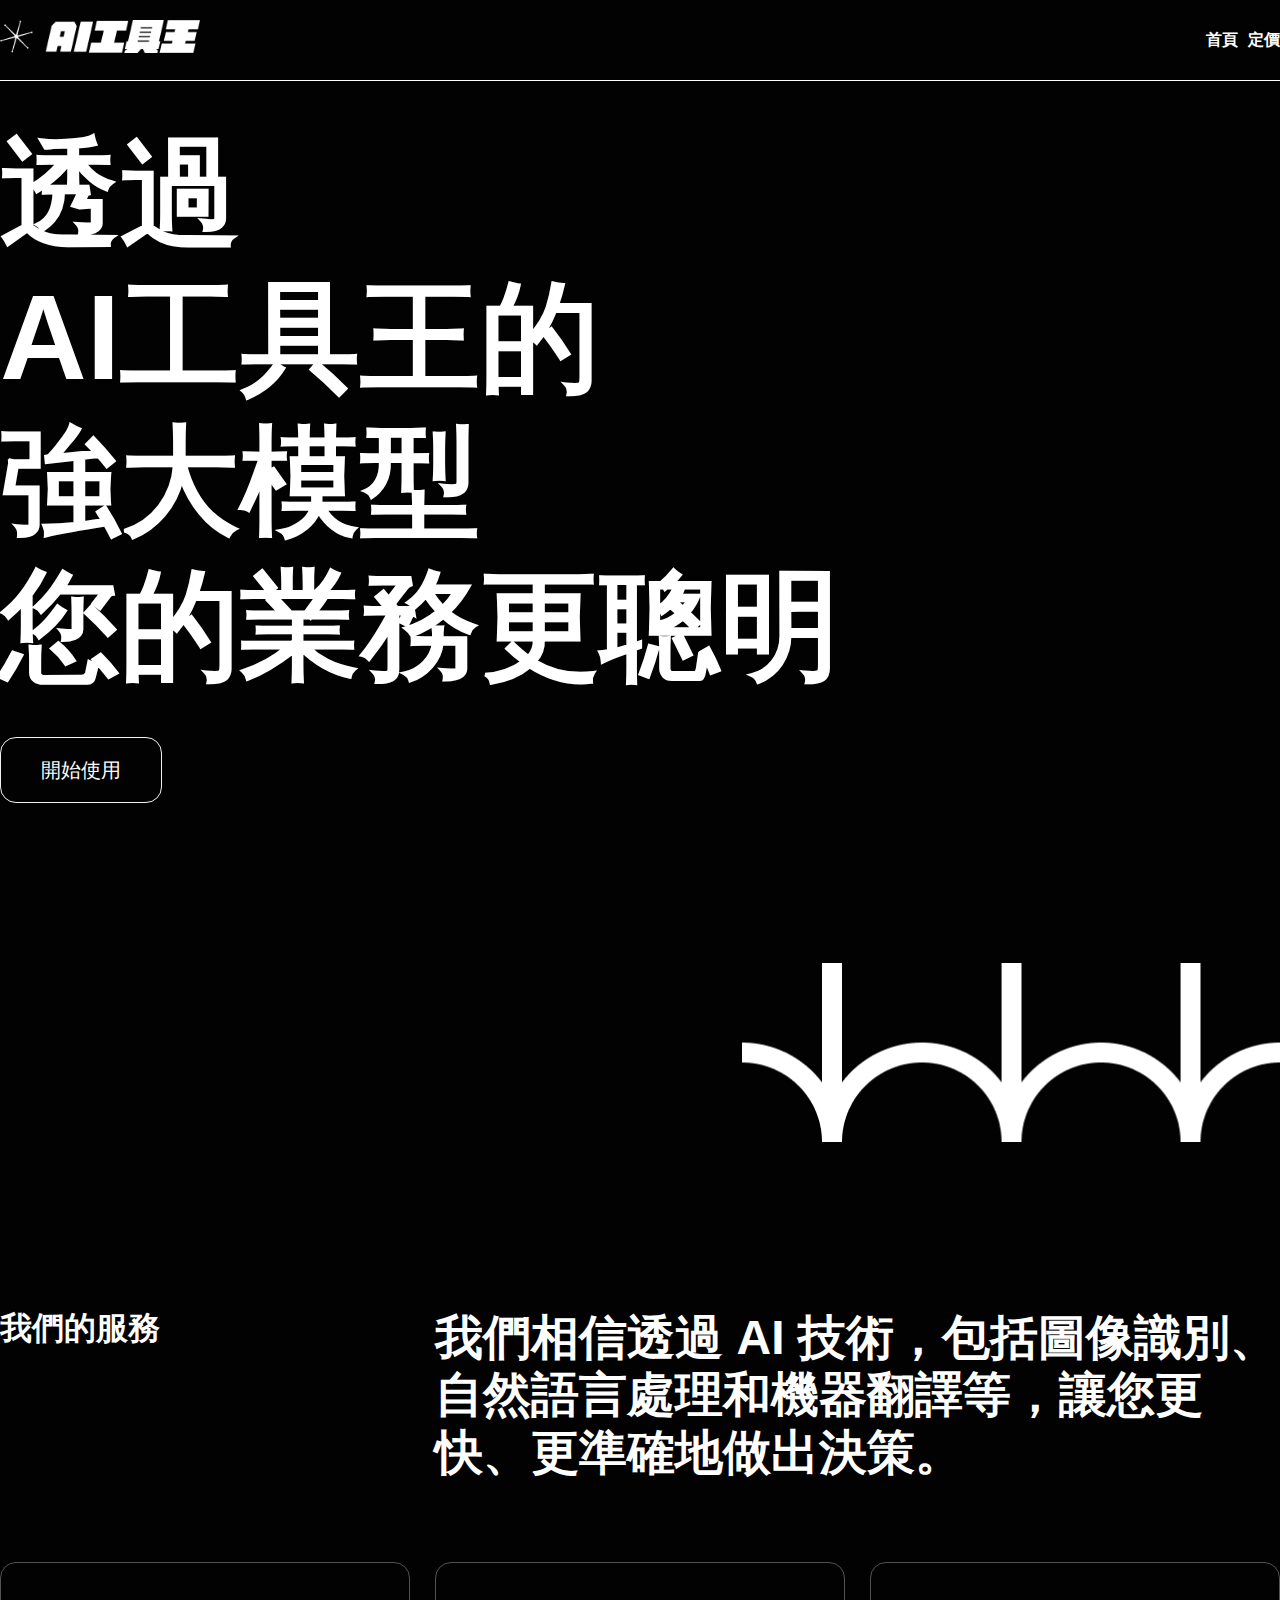
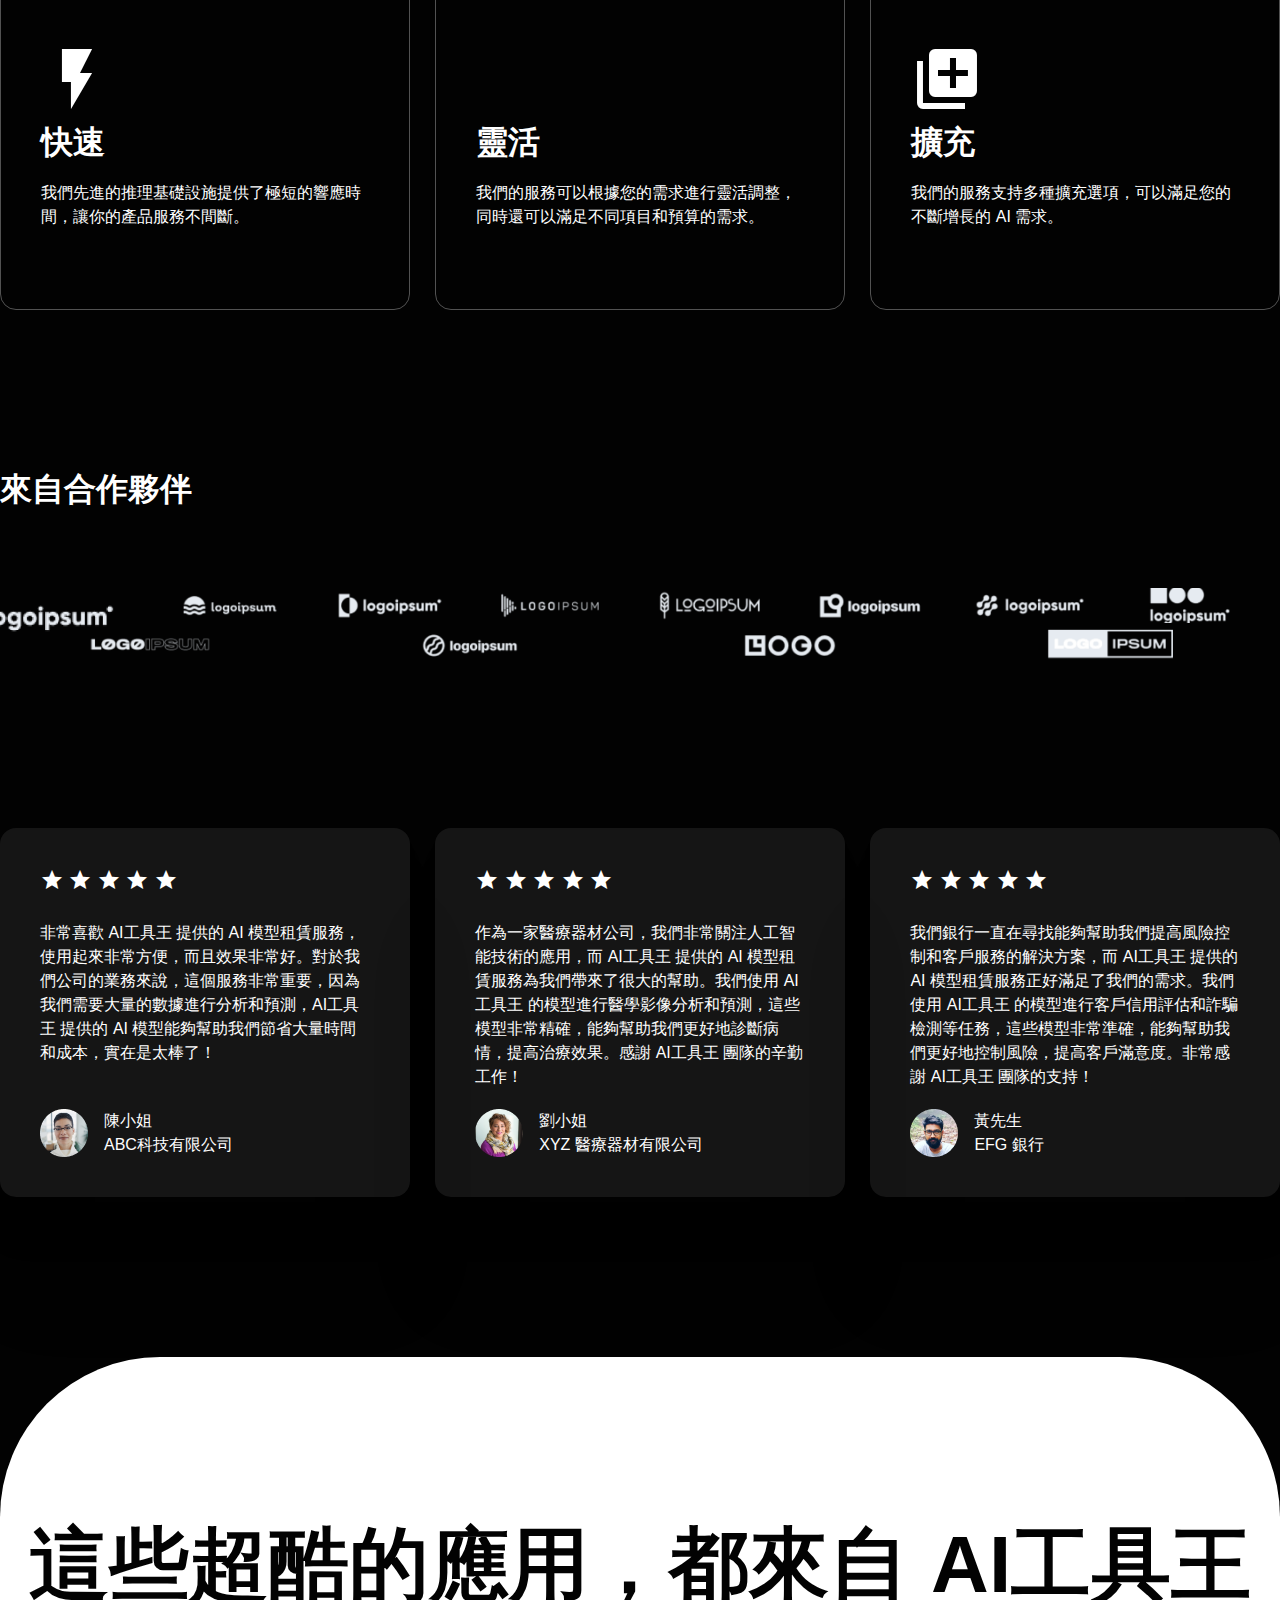
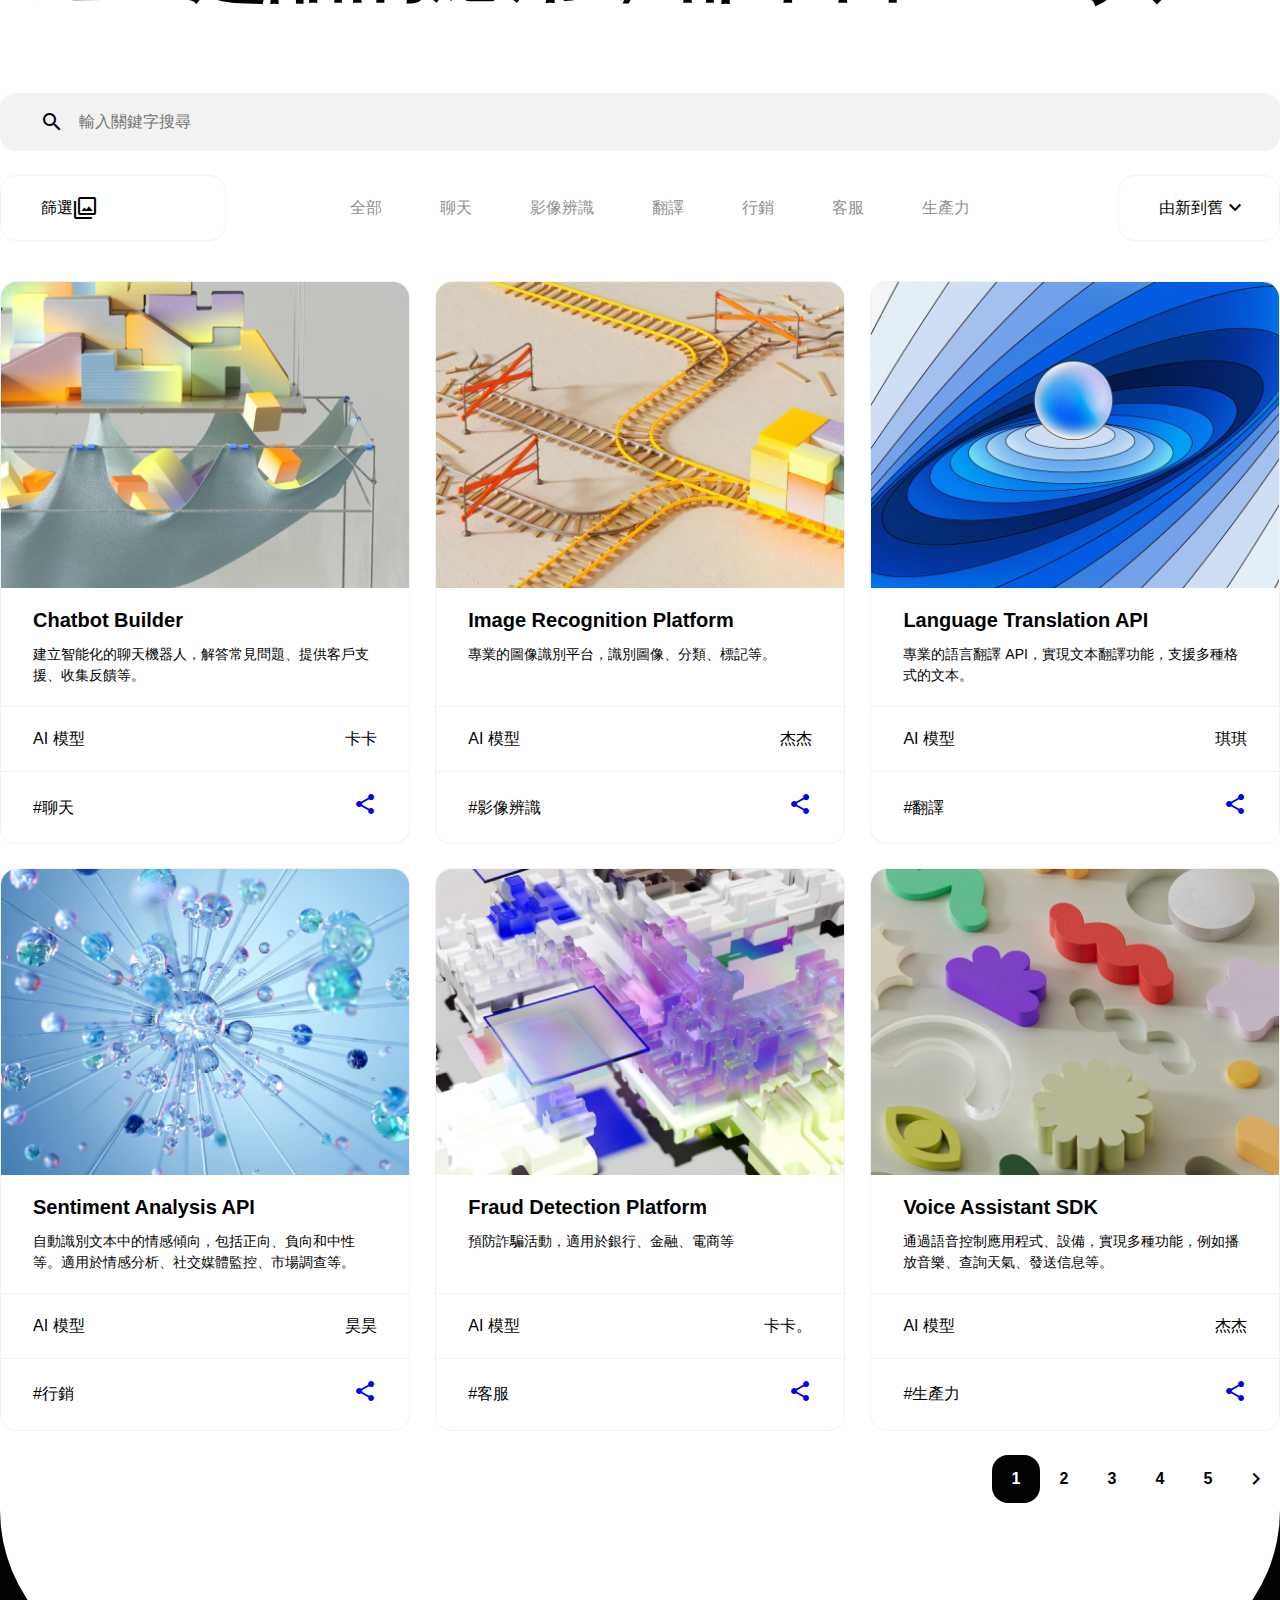
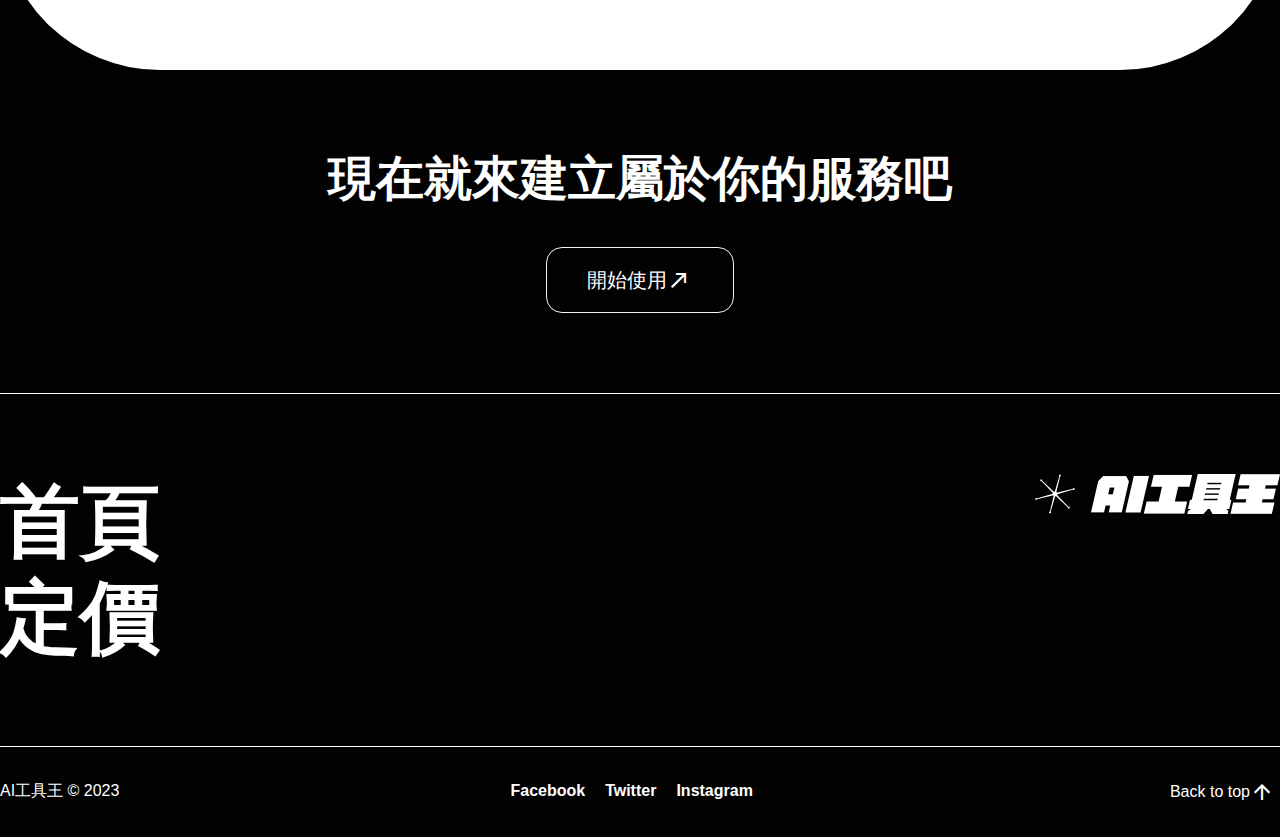
==== index.html @ 8d600ba2 "定價切版" ====
<!DOCTYPE html>
<html lang="en">

<head>
  <meta charset="UTF-8">
  <meta http-equiv="X-UA-Compatible" content="IE=edge">
  <meta name="viewport" content="width=device-width, initial-scale=1.0">
  <title>AI 工具王 - 產品優勢卡片設計</title>
  <link rel="stylesheet" href="SCSS/all.css">
  <link rel="stylesheet" href="https://fonts.googleapis.com/icon?family=Material+Icons">
</head>

<body>

  <div class="header container">
    <div class="logo">
      <h1><img src="pic/logo.png" alt="logo"></h1>
    </div>
    <ul class="menu">
      <li class="menu-span"><a href="#"><span class="material-icons">menu</span></a></li>
      <li class="menu-text"><a href="index.html">首頁</a></li>
      <li class="menu-text"><a href="price.html">定價</a></li>
    </ul>
  </div>

  <div class="banner container">
    <div class="bannerTitle D02-Bold">
      <h2>透過<br>AI工具王的<br>強大模型<br>您的業務更聰明</h2>
    </div>
    <a class="startbtn" href="#">開始使用</a>

    <div class="bannerAnimation">
      <a href="#"><img src="pic/deco.png" alt="deco.png"></a>
      <a href="#"><img src="pic/deco.png" alt="deco.png"></a>
      <a href="#"><img src="pic/deco.png" alt="deco.png"></a>
    </div>
  </div>

  <div class="service container">
    <div class="serviceTitle">
      <h3>我們的服務</h3>
      <p class="H01-Bold">我們相信透過 AI 技術，包括圖像識別、自然語言處理和機器翻譯等，讓您更快、更準確地做出決策。</p>
    </div>
    <ul class="serviceList">
      <li class="serviceListCard">
        <div class="servicelogo">
          <span class="material-icons" style="font-size: 72px;">flash_on</span>
        </div>
        <h3>快速</h3>
        <p>我們先進的推理基礎設施提供了極短的響應時間，讓你的產品服務不間斷。</p>
      </li>
      <li class="serviceListCard">
        <div class="servicelogo"><span class="material-icons" style="font-size: 72px;">
            auto_awesome
          </span>
        </div>

        <h3>靈活</h3>
        <p>我們的服務可以根據您的需求進行靈活調整，同時還可以滿足不同項目和預算的需求。</p>
      </li>
      <li class="serviceListCard">
        <div class="servicelogo"><span class="material-icons" style="font-size: 72px;">
            library_add
          </span></div>

        <h3>擴充</h3>
        <p>我們的服務支持多種擴充選項，可以滿足您的不斷增長的 AI 需求。</p>
      </li>
    </ul>
  </div>

  <div class="partener container">
    <h3>來自合作夥伴</h3>
    <ul class="partenerlogo">
      <li><img src="pic/enterprise.png" alt="enterprise"></li>
      <li><img src="pic/enterprise1.png" alt="enterprise1"></li>
      <li><img src="pic/enterprise2.png" alt="enterprise2"></li>
      <li><img src="pic/enterprise3.png" alt="enterprise3"></li>
      <li><img src="pic/enterprise4.png" alt="enterprise4"></li>
      <li><img src="pic/enterprise5.png" alt="enterprise5"></li>
      <li><img src="pic/enterprise6.png" alt="enterprise6"></li>
      <li><img src="pic/enterprise7.png" alt="enterprise7"></li>
      <li><img src="pic/enterprise8.png" alt="enterprise8"></li>
      <li><img src="pic/enterprise9.png" alt="enterprise9"></li>      
      <li><img src="pic/enterprise11.png" alt="enterprise11"></li>
      <li><img src="pic/enterprise12.png" alt="enterprise12"></li>
    </ul>
  </div>

  <div class="recommend container">
    <ul class="recommendList">
      <li class="recommendListCard">
        <div class="recommand-icon">
          <span class="material-icons">star</span>
          <span class="material-icons">star</span>
          <span class="material-icons">star</span>
          <span class="material-icons">star</span>
          <span class="material-icons">star</span>
        </div>
        <p>非常喜歡 AI工具王 提供的 AI 模型租賃服務，使用起來非常方便，而且效果非常好。對於我們公司的業務來說，這個服務非常重要，因為我們需要大量的數據進行分析和預測，AI工具王 提供的 AI
          模型能夠幫助我們節省大量時間和成本，實在是太棒了！</p>
        <div class="avatar">
          <img src="pic/avatar3.png" alt="avatar3">
          <div class="avtar-user">
            <h4>陳小姐</h4>
            <p>ABC科技有限公司</p>
          </div>
        </div>
      </li>
      <li class="recommendListCard">
        <div class="recommand-icon">
          <span class="material-icons">star</span>
          <span class="material-icons">star</span>
          <span class="material-icons">star</span>
          <span class="material-icons">star</span>
          <span class="material-icons">star</span>
        </div>
        <p>作為一家醫療器材公司，我們非常關注人工智能技術的應用，而 AI工具王 提供的 AI 模型租賃服務為我們帶來了很大的幫助。我們使用 AI工具王
          的模型進行醫學影像分析和預測，這些模型非常精確，能夠幫助我們更好地診斷病情，提高治療效果。感謝 AI工具王 團隊的辛勤工作！</p>
        <div class="avatar">
          <img src="pic/avatar1.png" alt="avatar1">
          <div class="avtar-user">
            <h4>劉小姐</h4>
            <p>XYZ 醫療器材有限公司</p>
          </div>
        </div>
      </li>
      <li class="recommendListCard">
        <div class="recommand-icon">
          <span class="material-icons">star</span>
          <span class="material-icons">star</span>
          <span class="material-icons">star</span>
          <span class="material-icons">star</span>
          <span class="material-icons">star</span>
        </div>
        <p>我們銀行一直在尋找能夠幫助我們提高風險控制和客戶服務的解決方案，而 AI工具王 提供的 AI 模型租賃服務正好滿足了我們的需求。我們使用 AI工具王
          的模型進行客戶信用評估和詐騙檢測等任務，這些模型非常準確，能夠幫助我們更好地控制風險，提高客戶滿意度。非常感謝 AI工具王 團隊的支持！</p>
        <div class="avatar">
          <img src="pic/avatar2.png" alt="avatar2">
          <div class="avtar-user">
            <h4>黃先生</h4>
            <p>EFG 銀行</p>
          </div>
        </div>
      </li>
    </ul>
  </div>

  <div class="tools">
    <div class="container">
      <h3 class="tools-title">這些超酷的應用，都來自 AI工具王</h3>
      <div class="tools-input">
        <span class="material-icons searchicon">search</span>
        <input type="text" placeholder="輸入關鍵字搜尋">
      </div>
      <div class="tools-filters">
        <button id="filterbtn" class="btn">篩選
          <span class="material-icons">filter_alt</span>
        </button>

        <ul class="filterkinds">
          <li  id="key0"><button class="btn2">全部</button></li>
          <li  id="key1"><button class="btn2">聊天</button></li>
          <li  id="key2"><button class="btn2">影像辨識</button></li>
          <li  id="key3"><button class="btn2">翻譯</button></li>
          <li  id="key4"><button class="btn2">行銷</button></li>
          <li  id="key5"><button class="btn2">客服</button></li>
          <li  id="key6"><button class="btn2">生產力</button></li>
        </ul>
        <button id="filtersort" class="btn">由新到舊
          <span class="material-icons">
            keyboard_arrow_down
          </span>
        </button>
      </div>
      <ul class="toolsList">
        <li class="toolsListCard">
          <div class="card-pic"><img
              src="pic/tool1.png"
              alt="tool1"></div>
          <div class="tools-desc">
            <h3>Chatbot Builder</h3>
            <p>建立智能化的聊天機器人，解答常見問題、提供客戶支援、收集反饋等。</p>
          </div>
          <div class="tools-ai">
            <p>AI 模型</p>
            <span>卡卡</span>
          </div>
          <div class="tools-tag">
            <p>#聊天</p>
            <a href="#"><span class="material-icons">share</span></a>
          </div>
        </li>
        <li class="toolsListCard">
          <div class="card-pic"><img
              src="pic/tool2.png"
              alt="tool2"></div>
          <div class="tools-desc">
            <h3>Image Recognition Platform</h3>
            <p>專業的圖像識別平台，識別圖像、分類、標記等。
            </p>
          </div>
          <div class="tools-ai">
            <p>AI 模型</p>
            <span>杰杰</span>
          </div>
          <div class="tools-tag">
            <p>#影像辨識</p>
            <a href="#"><span class="material-icons">share</span></a>
          </div>
        </li>
        <li class="toolsListCard">
          <div class="card-pic"><img
              src="pic/tool3.png"
              alt="tool3"></div>
          <div class="tools-desc">
            <h3>Language Translation API</h3>
            <p>專業的語言翻譯 API，實現文本翻譯功能，支援多種格式的文本。</p>
          </div>
          <div class="tools-ai">
            <p>AI 模型</p>
            <span>琪琪</span>
          </div>
          <div class="tools-tag">
            <p>#翻譯</p>
            <a href="#"><span class="material-icons">share</span></a>
          </div>
        </li>
        <li class="toolsListCard">
          <div class="card-pic"><img
              src="pic/tool4.png"
              alt="tool4"></div>
          <div class="tools-desc">
            <h3>Sentiment Analysis API</h3>
            <p>自動識別文本中的情感傾向，包括正向、負向和中性等。適用於情感分析、社交媒體監控、市場調查等。</p>
          </div>
          <div class="tools-ai">
            <p>AI 模型</p>
            <span>昊昊</span>
          </div>
          <div class="tools-tag">
            <p>#行銷</p>
            <a href="#"><span class="material-icons">share</span></a>
          </div>
        </li>
        <li class="toolsListCard">
          <div class="card-pic"><img
              src="pic/tool5.png"
              alt="tool5"></div>
          <div class="tools-desc">
            <h3>Fraud Detection Platform</h3>
            <p>預防詐騙活動，適用於銀行、金融、電商等</p>
          </div>
          <div class="tools-ai">
            <p>AI 模型</p>
            <span>卡卡。
            </span>
          </div>
          <div class="tools-tag">
            <p>#客服</p>
            <a href="#"><span class="material-icons">share</span></a>
          </div>
        </li>
        <li class="toolsListCard">
          <div class="card-pic"><img
              src="pic/tool6.png"
              alt="tool6"></div>
          <div class="tools-desc">
            <h3>Voice Assistant SDK</h3>
            <p>通過語音控制應用程式、設備，實現多種功能，例如播放音樂、查詢天氣、發送信息等。</p>
          </div>
          <div class="tools-ai">
            <p>AI 模型</p>
            <span>杰杰</span>
          </div>
          <div class="tools-tag">
            <p>#生產力</p>
            <a href="#"><span class="material-icons">share</span></a>
          </div>

        </li>
      </ul>
      <div class="pagination">
        <ul class="paginationList">
          <li><a class="btn3 active" href="#">1</a></li>
          <li><a class="btn3" href="#">2</a></li>
          <li><a class="btn3" href="#">3</a></li>
          <li><a class="btn3" href="#">4</a></li>
          <li><a class="btn3" href="#">5</a></li>
          <li><a class="btn3" href="#"><span class="material-icons">
                keyboard_arrow_right
              </span></a></li>
        </ul>
      </div>
    </div>
  </div>

  <div class="calltouse container">
    <h2>現在就來建立屬於你的服務吧</h2>
    <a class="startbtn" href="#">開始使用<span class="material-icons">
        call_made
      </span></a>
  </div>

  <div class="footer1 container">
    <ul class="menu">
      <li><a href="index.html">首頁</a></li>
      <li><a href="price.html">定價</a></li>
    </ul>
    <div class="logo">
      <img src="pic/logo.png" alt="logo">
    </div>
  </div>

  <div class="footer container">
    <p>AI工具王 © 2023</p>
    <ul class="link-site">      
      <li><a href="#">Facebook</a></li>
      <li><a href="#">Twitter</a></li>
      <li><a href="#">Instagram</a></li>
    </ul>
    <button id="backtoTop" class="backtoTop">Back to top
      <span class="material-icons">
        arrow_upward
      </span>
    </button>



  </div>

  <script src="https://code.jquery.com/jquery-3.6.4.min.js"></script>
  <script src="all.js"></script>
</body>

</html>
---- SCSS/all.css ----
@charset "UTF-8";
/* http://meyerweb.com/eric/tools/css/reset/ 
   v2.0 | 20110126
   License: none (public domain)
*/
html,
body,
div,
span,
applet,
object,
iframe,
h1,
h2,
h3,
h4,
h5,
h6,
p,
blockquote,
pre,
a,
abbr,
acronym,
address,
big,
cite,
code,
del,
dfn,
em,
img,
ins,
kbd,
q,
s,
samp,
small,
strike,
strong,
sub,
sup,
tt,
var,
b,
u,
i,
center,
dl,
dt,
dd,
ol,
ul,
li,
fieldset,
form,
label,
legend,
table,
caption,
tbody,
tfoot,
thead,
tr,
th,
td,
article,
aside,
canvas,
details,
embed,
figure,
figcaption,
footer,
header,
hgroup,
menu,
nav,
output,
ruby,
section,
summary,
time,
mark,
audio,
video {
  margin: 0;
  padding: 0;
  border: 0;
  font-size: 100%;
  font: inherit;
  vertical-align: baseline;
}

/* HTML5 display-role reset for older browsers */
article,
aside,
details,
figcaption,
figure,
footer,
header,
hgroup,
menu,
nav,
section {
  display: block;
}

body {
  line-height: 1;
}

ol,
ul {
  list-style: none;
}

blockquote,
q {
  quotes: none;
}

blockquote:before,
blockquote:after,
q:before,
q:after {
  content: "";
  content: none;
}

table {
  border-collapse: collapse;
  border-spacing: 0;
}

/* rwd img css, 可以當作是CSS Reset 其中一個*/
img {
  max-width: 100%;
  height: auto;
}

/* 全域 border box */
*,
*::before,
*::after {
  box-sizing: border-box;
}

body {
  background-color: #020202;
  font-family: "Noto Sans TC", sans-serif;
  color: #ffffff;
  line-height: 1.5;
  font-weight: 400;
}

*,
*::before,
*::after {
  box-sizing: border-box;
}

.container {
  max-width: 1296px;
  margin: 0 auto;
}

.D02-Bold {
  font-weight: bold;
  font-size: 120px;
  line-height: 120%;
}

.H01-Bold {
  font-weight: bold;
  font-size: 48px;
  line-height: 120%;
}

.H06-Bold {
  font-weight: bold;
  font-size: 20px;
  line-height: 120%;
}

h3 {
  font-weight: bold;
  font-size: 32px;
  line-height: 120%;
}

.startbtn {
  color: #ffffff;
  display: flex;
  flex-direction: row;
  align-items: center;
  text-align: center;
  text-decoration: none;
  padding: 20px 40px;
  border: 1px solid #f2f2f2;
  border-radius: 16px;
  font-size: 20px;
  line-height: 1.2;
  width: 162px;
}

.btn4 {
  color: #ffffff;
  display: flex;
  flex-direction: row;
  align-items: center;
  text-align: center;
  text-decoration: none;
}

.btn {
  display: flex;
  flex-direction: row;
  align-items: center;
  padding: 20px 32px 20px 40px;
  border-radius: 16px;
  border: 1px solid #f2f2f2;
  background: #ffffff;
  text-align: center;
  font-size: 16px;
  cursor: pointer;
}

.btn2 {
  padding: 8px 16px;
  border: 1px solid #ffffff;
  border-radius: 16px;
  background: #ffffff;
  font-size: 16px;
  color: #919191;
  text-align: center;
  margin-right: 24px;
  cursor: pointer;
}

.header {
  display: flex;
  justify-content: space-between;
  align-items: center;
  padding: 20px 0px;
  border-bottom: 1px solid #ffffff;
  margin-bottom: 40px;
}
.header .logo {
  width: 200px;
}
.header .menu {
  width: 74px;
  display: flex;
  justify-content: space-between;
}
.header .menu li a {
  padding: 16px, 0px;
  color: #ffffff;
  text-decoration: none;
  font-weight: 700;
  font-size: 16px;
  line-height: 1.5;
  text-align: center;
}
.header .menu .menu-span {
  display: none;
}

.banner {
  display: flex;
  flex-direction: column;
}
.banner .bannerTitle {
  width: 74%;
  margin-bottom: 40px;
}

.bannerAnimation {
  display: flex;
  align-self: end;
  width: 42%;
  margin: 160px 0px 160px 0px;
}

.serviceTitle {
  display: flex;
  justify-content: space-between;
  margin-bottom: 80px;
}
.serviceTitle h3 {
  width: 33%;
  margin-bottom: 24px;
}
.serviceTitle p {
  width: 66%;
}

.serviceList {
  display: flex;
  flex-wrap: wrap;
  justify-content: space-between;
  margin-bottom: 160px;
}

.serviceListCard {
  width: 32%;
  border: 1px solid #525252;
  border-radius: 16px;
  padding: 80px 40px;
  display: flex;
  flex-direction: column;
}
.serviceListCard .servicelogo {
  width: 80px;
  height: 80px;
}
.serviceListCard h3 {
  margin-bottom: 20px;
}
.serviceListCard p {
  font-size: 16px;
  line-height: 1.5;
}

.partenerlogo {
  display: flex;
  flex-wrap: wrap;
  justify-content: space-around;
  margin: 80px 0px 160px 0px;
}
.partenerlogo li {
  width: 160px;
  height: 40px;
  padding: 0px 20px 20px 0px;
}
.partenerlogo li img {
  width: 100%;
}

.recommendList {
  display: flex;
  justify-content: space-between;
  margin-bottom: 160px;
}

.recommendListCard {
  width: 32%;
  display: flex;
  flex-direction: column;
  align-items: flex-start;
  padding: 40px;
  border-radius: 16px;
  background: rgba(255, 255, 255, 0.08);
  box-shadow: 0px 100px 80px rgba(18, 18, 18, 0.07), 0px 41.7776px 33.4221px rgba(18, 18, 18, 0.0503198), 0px 22.3363px 17.869px rgba(18, 18, 18, 0.0417275), 0px 12.5216px 10.0172px rgba(18, 18, 18, 0.035), 0px 6.6501px 5.32008px rgba(18, 18, 18, 0.0282725), 0px 2.76726px 2.21381px rgba(18, 18, 18, 0.0196802);
}
.recommendListCard .recommand-icon {
  margin-bottom: 22px;
}
.recommendListCard p {
  align-self: stretch;
  flex-grow: 1;
}

.avatar {
  display: flex;
  align-items: center;
  margin-top: 20px;
}
.avatar img {
  padding-right: 16px;
}

.tools {
  background-color: #ffffff;
  color: #020202;
  border-radius: 160px;
  padding: 160px 0px;
}
.tools .tools-title {
  font-size: 80px;
  line-height: 120%;
  text-align: center;
  margin-bottom: 80px;
}
.tools .tools-input {
  display: flex;
  align-items: center;
  background: #f2f2f2;
  border-radius: 16px;
  margin-bottom: 24px;
}
.tools .tools-input input {
  padding: 20px 15px;
  background-color: #f2f2f2;
  color: #919191;
  font-size: 16px;
  border: 0px;
  outline: 0px;
}
.tools .tools-input .searchicon {
  padding-left: 40px;
}
.tools .tools-filters {
  display: flex;
  flex-direction: row;
  justify-content: space-between;
  align-items: center;
  margin-bottom: 40px;
}
.tools .tools-filters .filterkinds {
  display: flex;
  flex-direction: row;
  align-items: center;
}
.tools .tools-filters .active,
.tools .tools-filters .btn2.active,
.tools .tools-filters .btn.active:hover,
.tools .tools-filters .btn2.active:hover {
  background-color: #f2f2f2;
  color: #020202;
  font-weight: 700;
}

.toolsList {
  display: flex;
  flex-wrap: wrap;
  justify-content: space-between;
}

.toolsListCard {
  width: 32%;
  border: 1px solid #f2f2f2;
  border-radius: 16px;
  margin-bottom: 24px;
  display: flex;
  flex-direction: column;
}
.toolsListCard .card-pic {
  overflow: hidden;
}
.toolsListCard .card-pic img {
  border-radius: 16px 16px 0px 0px;
  display: block;
  width: 100%;
  height: auto;
}
.toolsListCard .card-pic img:hover {
  transition: 0.3s;
  transform: scale(1.1);
}
.toolsListCard .tools-desc {
  flex-grow: 1;
  padding: 20px 32px;
  border-bottom: 1px solid #f2f2f2;
}
.toolsListCard .tools-desc h3 {
  font-size: 20px;
  line-height: 1.2;
  font-weight: bold;
  margin-bottom: 12px;
}
.toolsListCard .tools-desc p {
  font-size: 14px;
  line-height: 1.5;
}
.toolsListCard .tools-ai {
  display: flex;
  justify-content: space-between;
  align-items: center;
  padding: 20px 32px;
  border-bottom: 1px solid #f2f2f2;
}
.toolsListCard .tools-ai p {
  font-size: 16px;
  line-height: 1.5;
}
.toolsListCard .tools-tag {
  display: flex;
  justify-content: space-between;
  align-items: center;
  padding: 20px 32px;
}
.toolsListCard .tools-tag p {
  font-size: 16px;
  line-height: 1.5;
}

.pagination .paginationList {
  display: flex;
  justify-content: flex-end;
}
.pagination .paginationList p {
  font-size: 16px;
}
.pagination .paginationList li {
  width: 48px;
}
.pagination .paginationList li a.btn3 {
  display: block;
  text-align: center;
  align-items: center;
  text-decoration: none;
  font-weight: 700;
  font-size: 14px;
  color: #020202;
  padding: 12px 0px;
  font-size: 16px;
}
.pagination .paginationList li .btn3.active {
  border-radius: 16px;
  background-color: #020202;
  color: #ffffff;
}

.calltouse {
  display: flex;
  flex-direction: column;
  justify-content: center;
  align-items: center;
  padding: 80px 0px;
  border-bottom: 1px solid #ffffff;
}
.calltouse h2 {
  font-weight: 900;
  font-size: 48px;
  line-height: 120%;
  margin-bottom: 40px;
}
.calltouse a {
  width: 188px;
  padding: 20px 32px 20px 40px;
}

.footer1 {
  padding: 80px 0px;
  display: flex;
  justify-content: space-between;
  border-bottom: 1px solid #ffffff;
}
.footer1 .menu {
  display: flex;
  flex-direction: column;
}
.footer1 .menu li a {
  font-weight: 900;
  font-size: 80px;
  line-height: 120%;
  display: block;
  text-decoration: none;
  color: #ffffff;
}
.footer1 .logo {
  width: 245px;
}

.footer {
  padding: 32px 0px;
  display: flex;
  justify-content: space-between;
}
.footer .link-site {
  display: flex;
}
.footer .link-site li p {
  font-weight: 700;
  font-size: 16px;
  padding-right: 100px;
}
.footer .link-site li a {
  display: block;
  font-weight: 700;
  font-size: 16px;
  text-decoration: none;
  color: #ffffff;
  padding-right: 20px;
}
.footer .backtoTop {
  display: flex;
  flex-direction: row;
  align-items: center;
  background-color: #020202;
  color: #ffffff;
  border: none;
  cursor: pointer;
  font-size: 16px;
}

.pricebanner {
  display: flex;
  flex-direction: column;
}
.pricebanner .pricebannerTitle {
  width: 45%;
  margin-bottom: 80px;
}
.pricebanner h3 {
  width: 50%;
  align-self: end;
}
.pricebanner .bannerAnimation {
  align-self: start;
}

.prodList {
  display: flex;
  flex-wrap: wrap;
  justify-content: space-between;
  margin: 80px 0px 160px 0px;
}

.prodListCard {
  width: 49%;
  border: 1px solid #525252;
  border-radius: 16px;
  display: flex;
  flex-direction: column;
  margin-bottom: 24px;
}
.prodListCard h3 {
  padding-bottom: 12px;
}
.prodListCard .prodDesc {
  padding: 20px 32px;
  flex-grow: 1;
  border-bottom: 1px solid #525252;
}
.prodListCard .prodDesc ul {
  list-style-type: disc;
}
.prodListCard .prodPrice {
  padding: 20px 32px;
  display: flex;
  justify-content: space-between;
  align-items: center;
}

.useRule {
  display: flex;
  justify-content: space-between;
  margin-bottom: 160px;
}

.ruleList {
  width: 66%;
  display: flex;
  flex-direction: column;
}
.ruleList .ruleContent {
  border-bottom: 1px solid #525252;
  margin-bottom: 40px;
}
.ruleList .ruleContent h2 {
  font-weight: bold;
  font-size: 48px;
  line-height: 120%;
}
.ruleList .ruleContent p {
  padding: 24px 0px 40px 0px;
  font-size: 32px;
  line-height: 120%;
}

.questions {
  display: flex;
  justify-content: space-between;
  padding: 160px 0px 160px 0px;
  border-bottom: 1px solid #ffffff;
}
.questions .questionList {
  width: 66%;
  display: flex;
  flex-direction: column;
}
.questions .questionList .QA {
  display: flex;
  flex-direction: row;
  align-items: center;
  padding: 20px 40px;
  border: 1px solid #525252;
  border-radius: 16px;
  margin-bottom: 16px;
}
.questions .questionList .QA P {
  padding-left: 15px;
}

@media (max-width: 768px) {
  .container {
    margin: 0px 12px;
  }
  .header {
    margin-bottom: 40px;
  }
  .header .menu .menu-text {
    display: none;
  }
  .header .menu .menu-span {
    display: contents;
  }
  .banner .bannerTitle {
    font-size: 48px;
  }
  .banner h3 {
    font-size: 28px;
  }
  .bannerAnimation {
    align-self: center;
    width: 100%;
  }
  .serviceTitle {
    flex-direction: column;
    margin-bottom: 48px;
  }
  .serviceTitle h3 {
    width: 100%;
  }
  .serviceTitle p {
    font-size: 32px;
    width: 100%;
  }
  .serviceListCard {
    width: 100%;
    margin-bottom: 12px;
  }
  .recommendList {
    margin: 0px 12px;
    flex-direction: column;
  }
  .recommendListCard {
    width: 100%;
  }
  .tools {
    border-radius: 20px;
    padding: 80px 0px;
  }
  .tools .tools-title {
    font-size: 32px;
    margin-bottom: 32px;
  }
  .tools .tools-filters {
    position: relative;
    margin-bottom: 16px;
    padding-bottom: 60px;
  }
  .tools .tools-filters .filterbtn {
    position: absolute;
    top: 0px;
  }
  .tools .tools-filters .filterkinds {
    width: 100%;
    overflow: scroll;
    position: absolute;
    bottom: 0px;
  }
  .tools .tools-filters .filterkinds .btn2 {
    width: 100px;
  }
  .tools .tools-filters .filtersort {
    position: absolute;
    top: 0px;
    right: 0px;
  }
  .toolsListCard {
    width: 100%;
  }
  .pagination .paginationList {
    justify-content: center;
  }
  .calltouse h2 {
    font-size: 32px;
    text-align: center;
    width: 60%;
  }
  .footer1 {
    flex-direction: column-reverse;
    align-items: flex-start;
  }
  .footer1 .logo {
    margin-bottom: 40px;
  }
  .footer {
    position: relative;
  }
  .footer .link-site {
    position: absolute;
    padding: 32px 0px;
  }
  .pricebanner .pricebannerTitle {
    font-size: 48px;
    margin-bottom: 64px;
    width: 60%;
  }
  .pricebanner h3 {
    font-size: 28px;
    width: 70%;
    margin-bottom: 98px;
  }
  .products h3 {
    font-size: 20px;
  }
  .prodList {
    margin: 24px 0px 120px 0px;
  }
  .prodListCard {
    width: 100%;
  }
  .useRule {
    flex-direction: column;
    margin-bottom: 120px;
  }
  .useRule h3 {
    font-size: 20px;
    margin-bottom: 48px;
  }
  .ruleList {
    width: 100%;
  }
  .ruleList .ruleContent {
    margin-bottom: 24px;
  }
  .ruleList .ruleContent h2 {
    font-size: 32px;
  }
  .ruleList .ruleContent p {
    font-size: 16px;
    line-height: 150%;
  }
  .questions {
    flex-direction: column;
  }
  .questions h3 {
    font-size: 20px;
    line-height: 120%;
    margin-bottom: 24px;
  }
  .questions .questionList {
    width: 100%;
    padding: 20px 25px 20px 20px;
  }
}/*# sourceMappingURL=all.css.map */
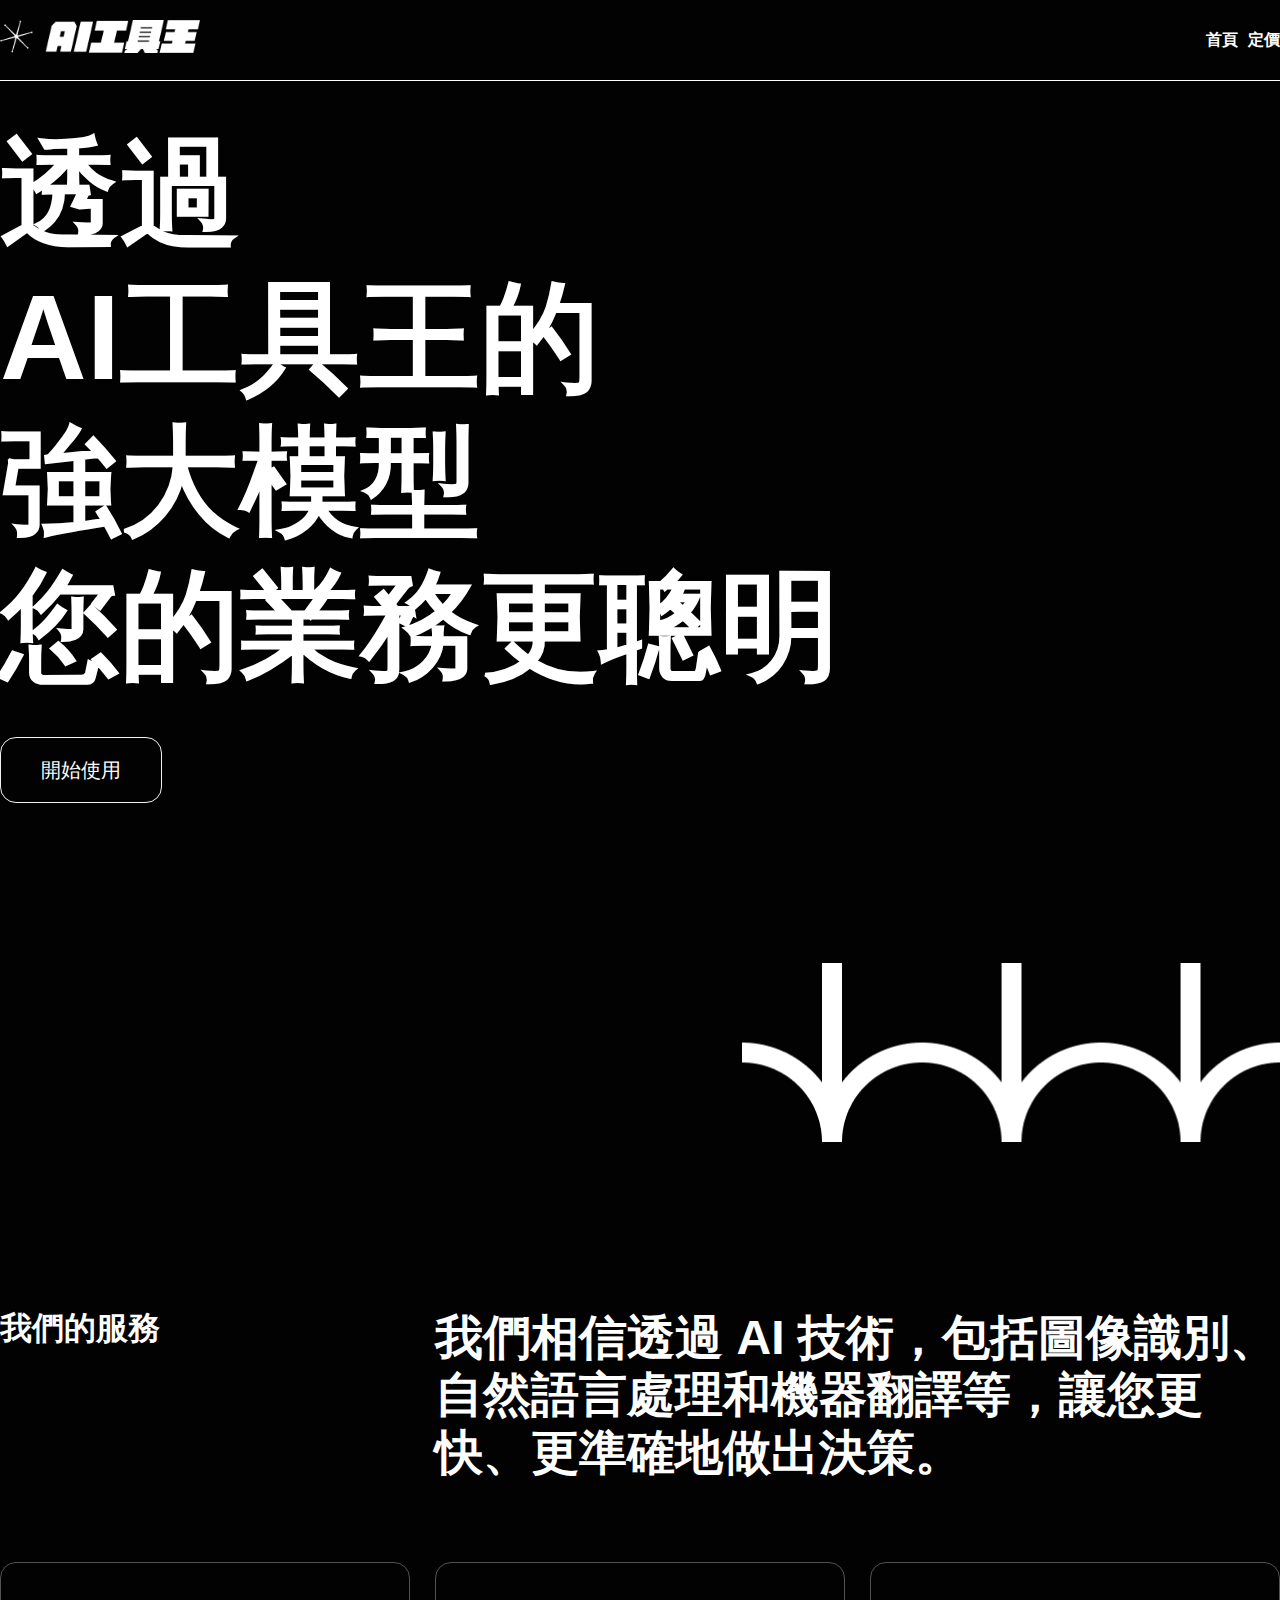
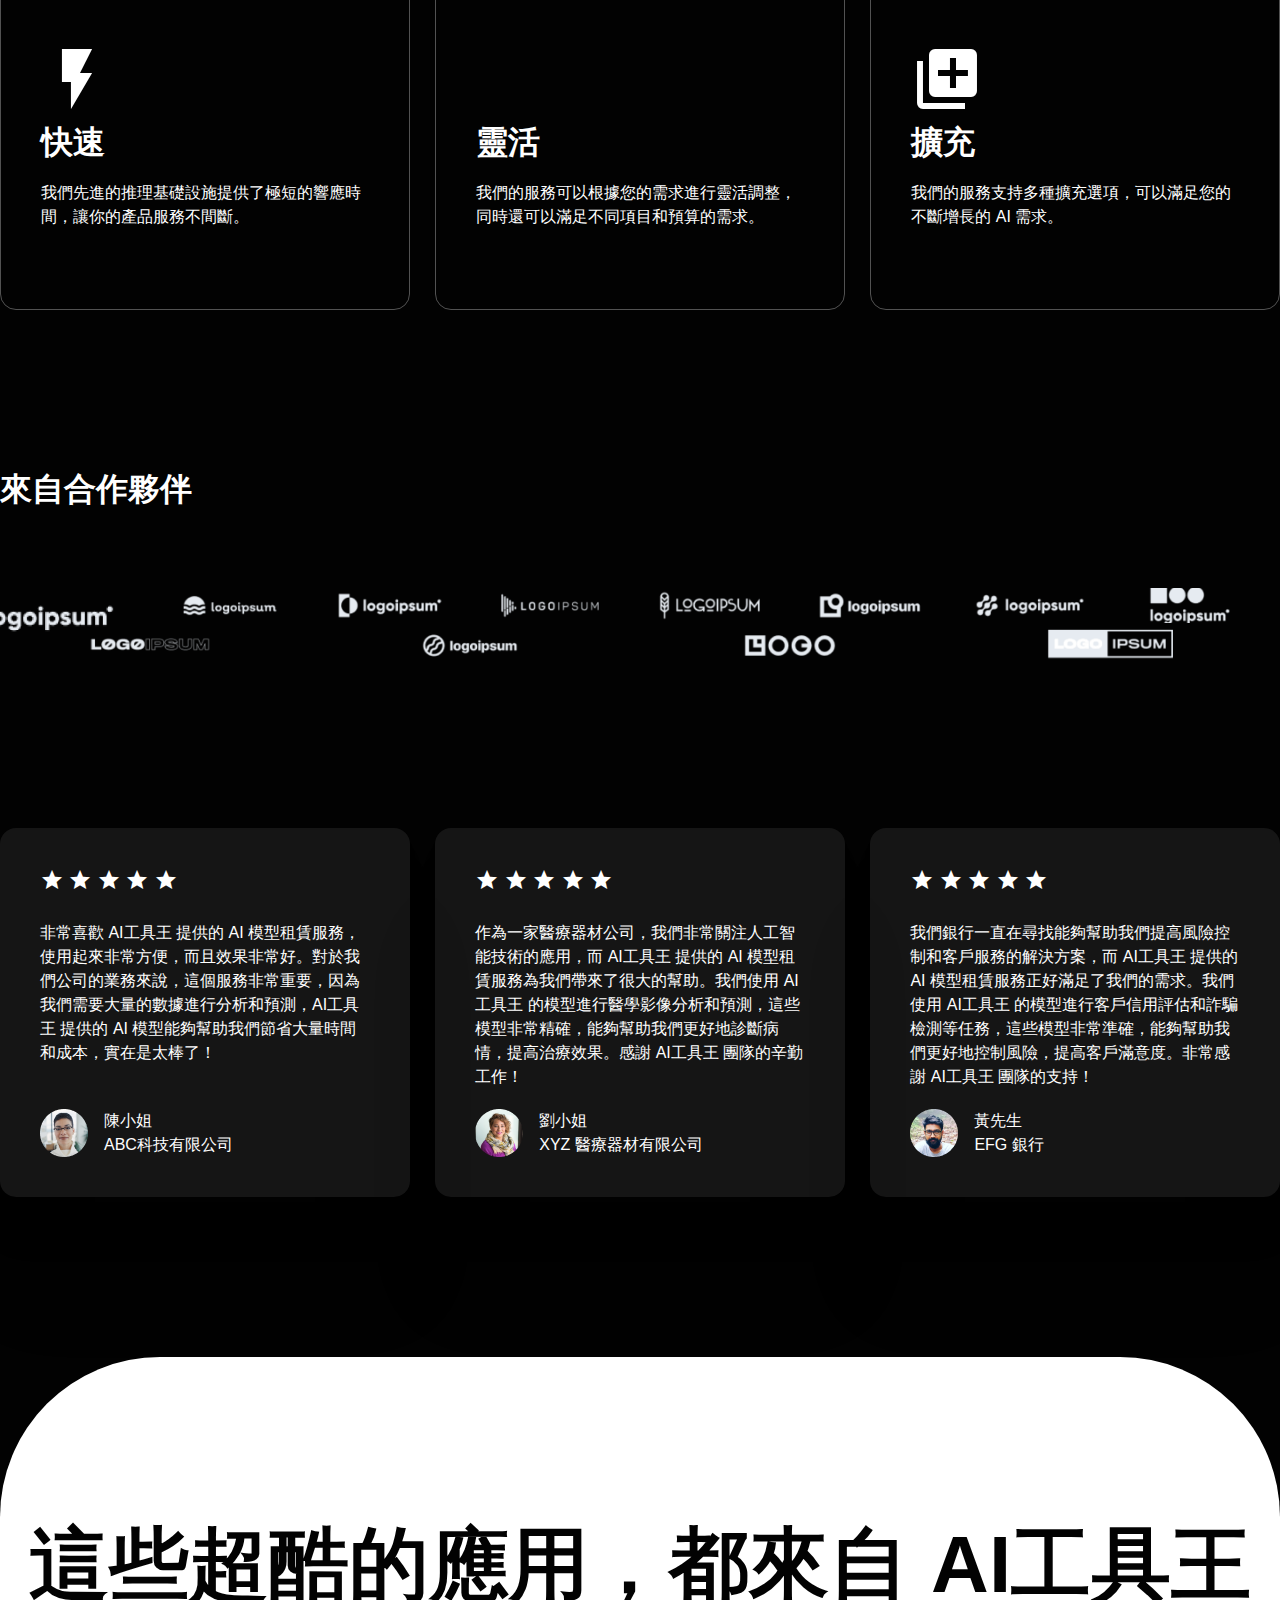
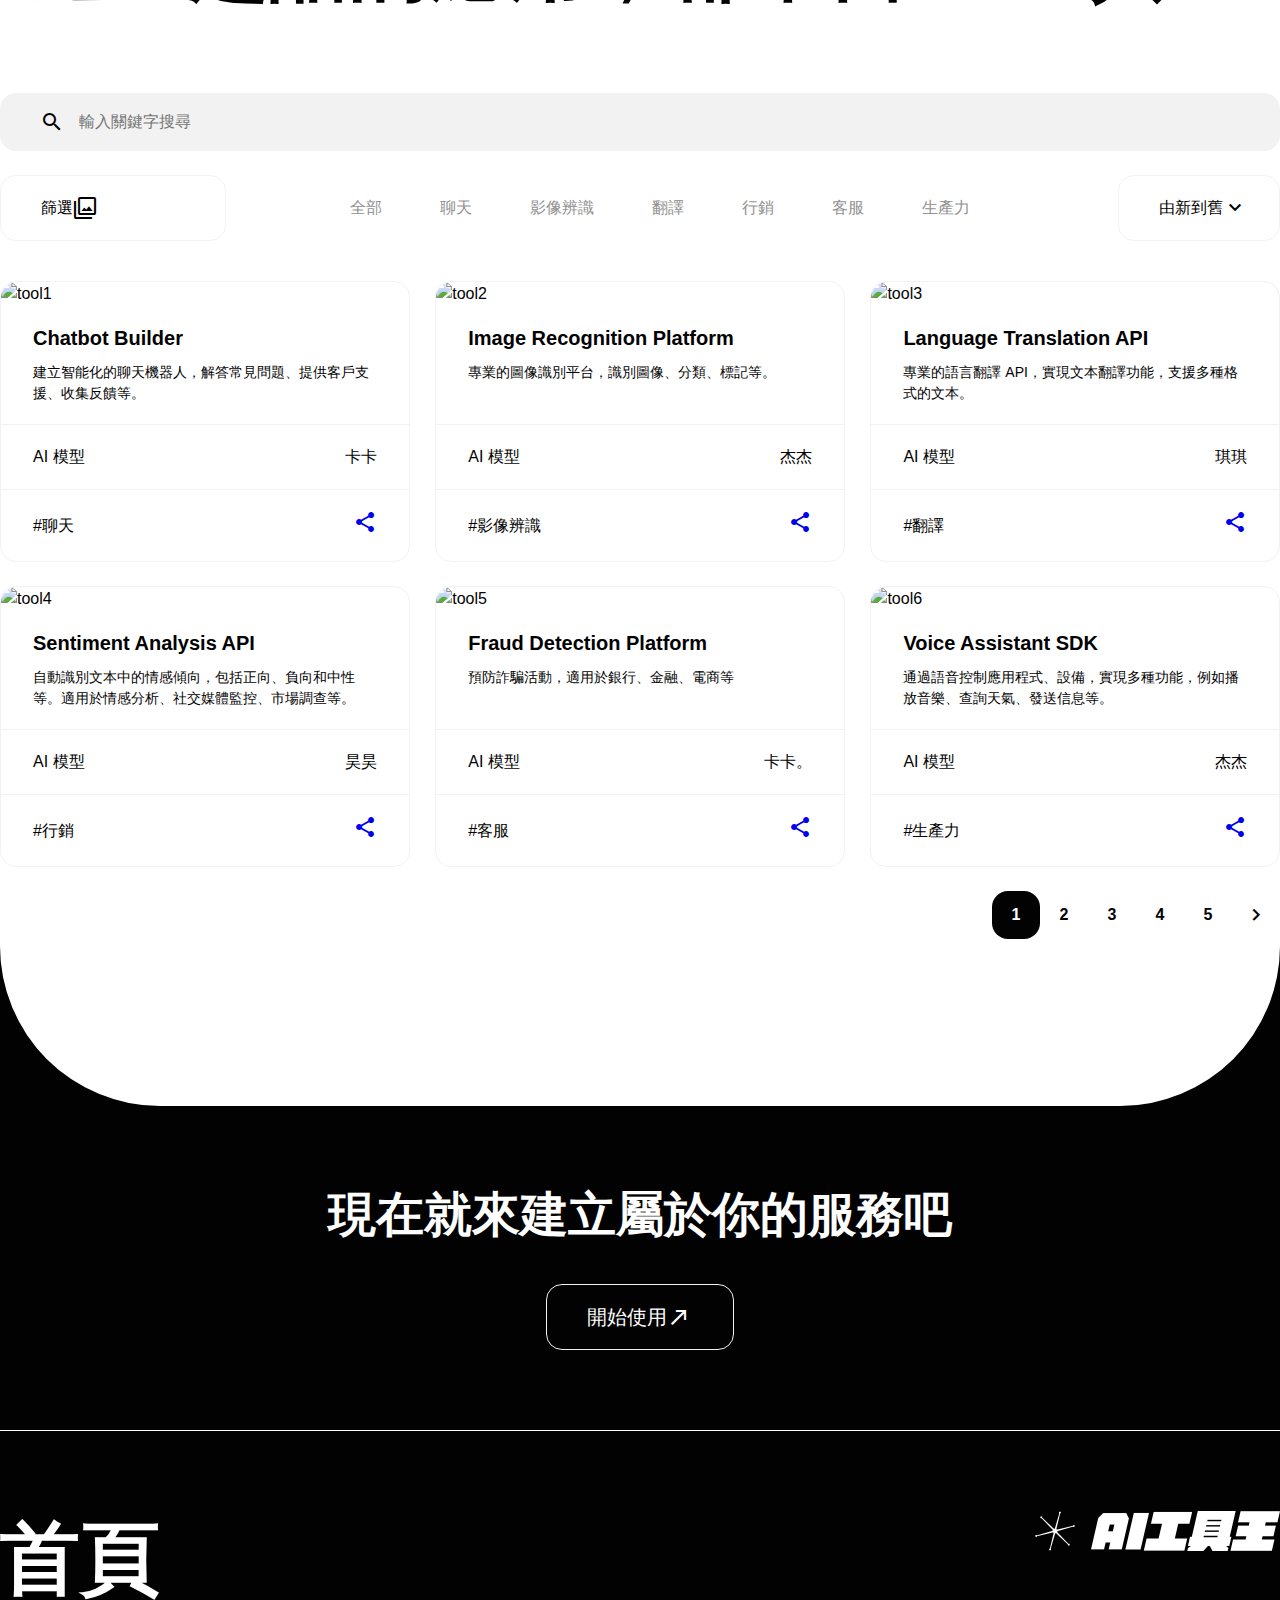
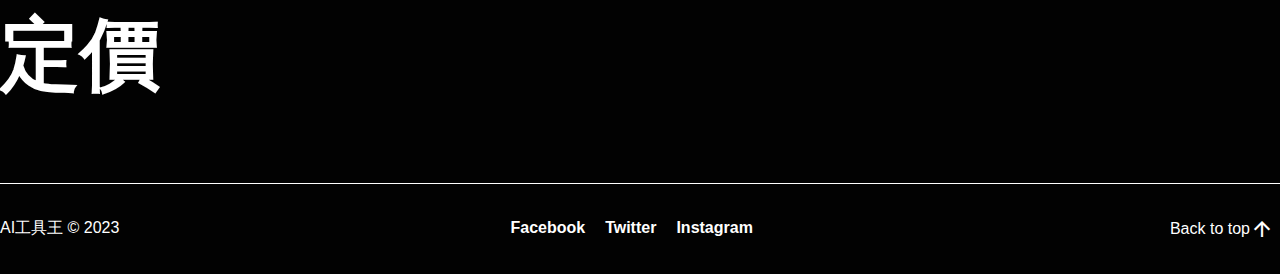
==== commit 99c8b2e9: "串接API" ====
--- a/index.html
+++ b/index.html
@@ -17,7 +17,7 @@
       <h1><img src="pic/logo.png" alt="logo"></h1>
     </div>
     <ul class="menu">
-      <li class="menu-span"><a href="#"><span class="material-icons">menu</span></a></li>
+      <li class="menu-span"><a href="menu_mobile.html"><span class="material-icons">menu</span></a></li>
       <li class="menu-text"><a href="index.html">首頁</a></li>
       <li class="menu-text"><a href="price.html">定價</a></li>
     </ul>
@@ -173,10 +173,10 @@
           </span>
         </button>
       </div>
-      <ul class="toolsList">
-        <li class="toolsListCard">
-          <div class="card-pic"><img
-              src="pic/tool1.png"
+      <ul class="toolsList" id ="toolsList">
+        <li class="toolsListCard">
+          <div class="card-pic"><img
+              src="https://raw.githubusercontent.com/hexschool/2022-web-layout-training/9bbb89b66e6c86b5caec3cca7fa1a79e962de5b7/2023web-camp/tool1.png"
               alt="tool1"></div>
           <div class="tools-desc">
             <h3>Chatbot Builder</h3>
@@ -193,7 +193,7 @@
         </li>
         <li class="toolsListCard">
           <div class="card-pic"><img
-              src="pic/tool2.png"
+              src="https://raw.githubusercontent.com/hexschool/2022-web-layout-training/9bbb89b66e6c86b5caec3cca7fa1a79e962de5b7/2023web-camp/tool2.png"
               alt="tool2"></div>
           <div class="tools-desc">
             <h3>Image Recognition Platform</h3>
@@ -211,7 +211,7 @@
         </li>
         <li class="toolsListCard">
           <div class="card-pic"><img
-              src="pic/tool3.png"
+              src="https://raw.githubusercontent.com/hexschool/2022-web-layout-training/9bbb89b66e6c86b5caec3cca7fa1a79e962de5b7/2023web-camp/tool3.png"
               alt="tool3"></div>
           <div class="tools-desc">
             <h3>Language Translation API</h3>
@@ -228,7 +228,7 @@
         </li>
         <li class="toolsListCard">
           <div class="card-pic"><img
-              src="pic/tool4.png"
+              src="https://raw.githubusercontent.com/hexschool/2022-web-layout-training/9bbb89b66e6c86b5caec3cca7fa1a79e962de5b7/2023web-camp/tool4.png"
               alt="tool4"></div>
           <div class="tools-desc">
             <h3>Sentiment Analysis API</h3>
@@ -245,7 +245,7 @@
         </li>
         <li class="toolsListCard">
           <div class="card-pic"><img
-              src="pic/tool5.png"
+              src="https://raw.githubusercontent.com/hexschool/2022-web-layout-training/9bbb89b66e6c86b5caec3cca7fa1a79e962de5b7/2023web-camp/tool5.png"
               alt="tool5"></div>
           <div class="tools-desc">
             <h3>Fraud Detection Platform</h3>
@@ -263,7 +263,7 @@
         </li>
         <li class="toolsListCard">
           <div class="card-pic"><img
-              src="pic/tool6.png"
+              src="https://raw.githubusercontent.com/hexschool/2022-web-layout-training/9bbb89b66e6c86b5caec3cca7fa1a79e962de5b7/2023web-camp/tool6.png"
               alt="tool6"></div>
           <div class="tools-desc">
             <h3>Voice Assistant SDK</h3>
@@ -281,15 +281,13 @@
         </li>
       </ul>
       <div class="pagination">
-        <ul class="paginationList">
+        <ul class="paginationList" id ="paginationList">
           <li><a class="btn3 active" href="#">1</a></li>
           <li><a class="btn3" href="#">2</a></li>
           <li><a class="btn3" href="#">3</a></li>
           <li><a class="btn3" href="#">4</a></li>
           <li><a class="btn3" href="#">5</a></li>
-          <li><a class="btn3" href="#"><span class="material-icons">
-                keyboard_arrow_right
-              </span></a></li>
+          <li><a class="btn3" href="#"><span class="material-icons">keyboard_arrow_right</span></a></li>
         </ul>
       </div>
     </div>
@@ -324,12 +322,10 @@
         arrow_upward
       </span>
     </button>
-
-
-
   </div>
 
   <script src="https://code.jquery.com/jquery-3.6.4.min.js"></script>
+  <script src="https://cdnjs.cloudflare.com/ajax/libs/axios/1.4.0/axios.min.js"></script>
   <script src="all.js"></script>
 </body>
 
--- a/SCSS/all.css
+++ b/SCSS/all.css
@@ -686,6 +686,19 @@
   padding-left: 15px;
 }
 
+.navbar-collapse {
+  display: none; /* 在電腦版時不顯示 */
+}
+.navbar-collapse li a {
+  color: #ffffff;
+  text-decoration: none;
+  font-weight: bold;
+  font-size: 80px;
+  line-height: 1.2;
+  text-align: center;
+  margin: 4px 0;
+}
+
 @media (max-width: 768px) {
   .container {
     margin: 0px 12px;
@@ -697,7 +710,7 @@
     display: none;
   }
   .header .menu .menu-span {
-    display: contents;
+    display: block;
   }
   .banner .bannerTitle {
     font-size: 48px;
@@ -839,4 +852,9 @@
     width: 100%;
     padding: 20px 25px 20px 20px;
   }
+  .navbar-collapse {
+    display: flex;
+    align-items: center;
+    justify-content: center;
+  }
 }/*# sourceMappingURL=all.css.map */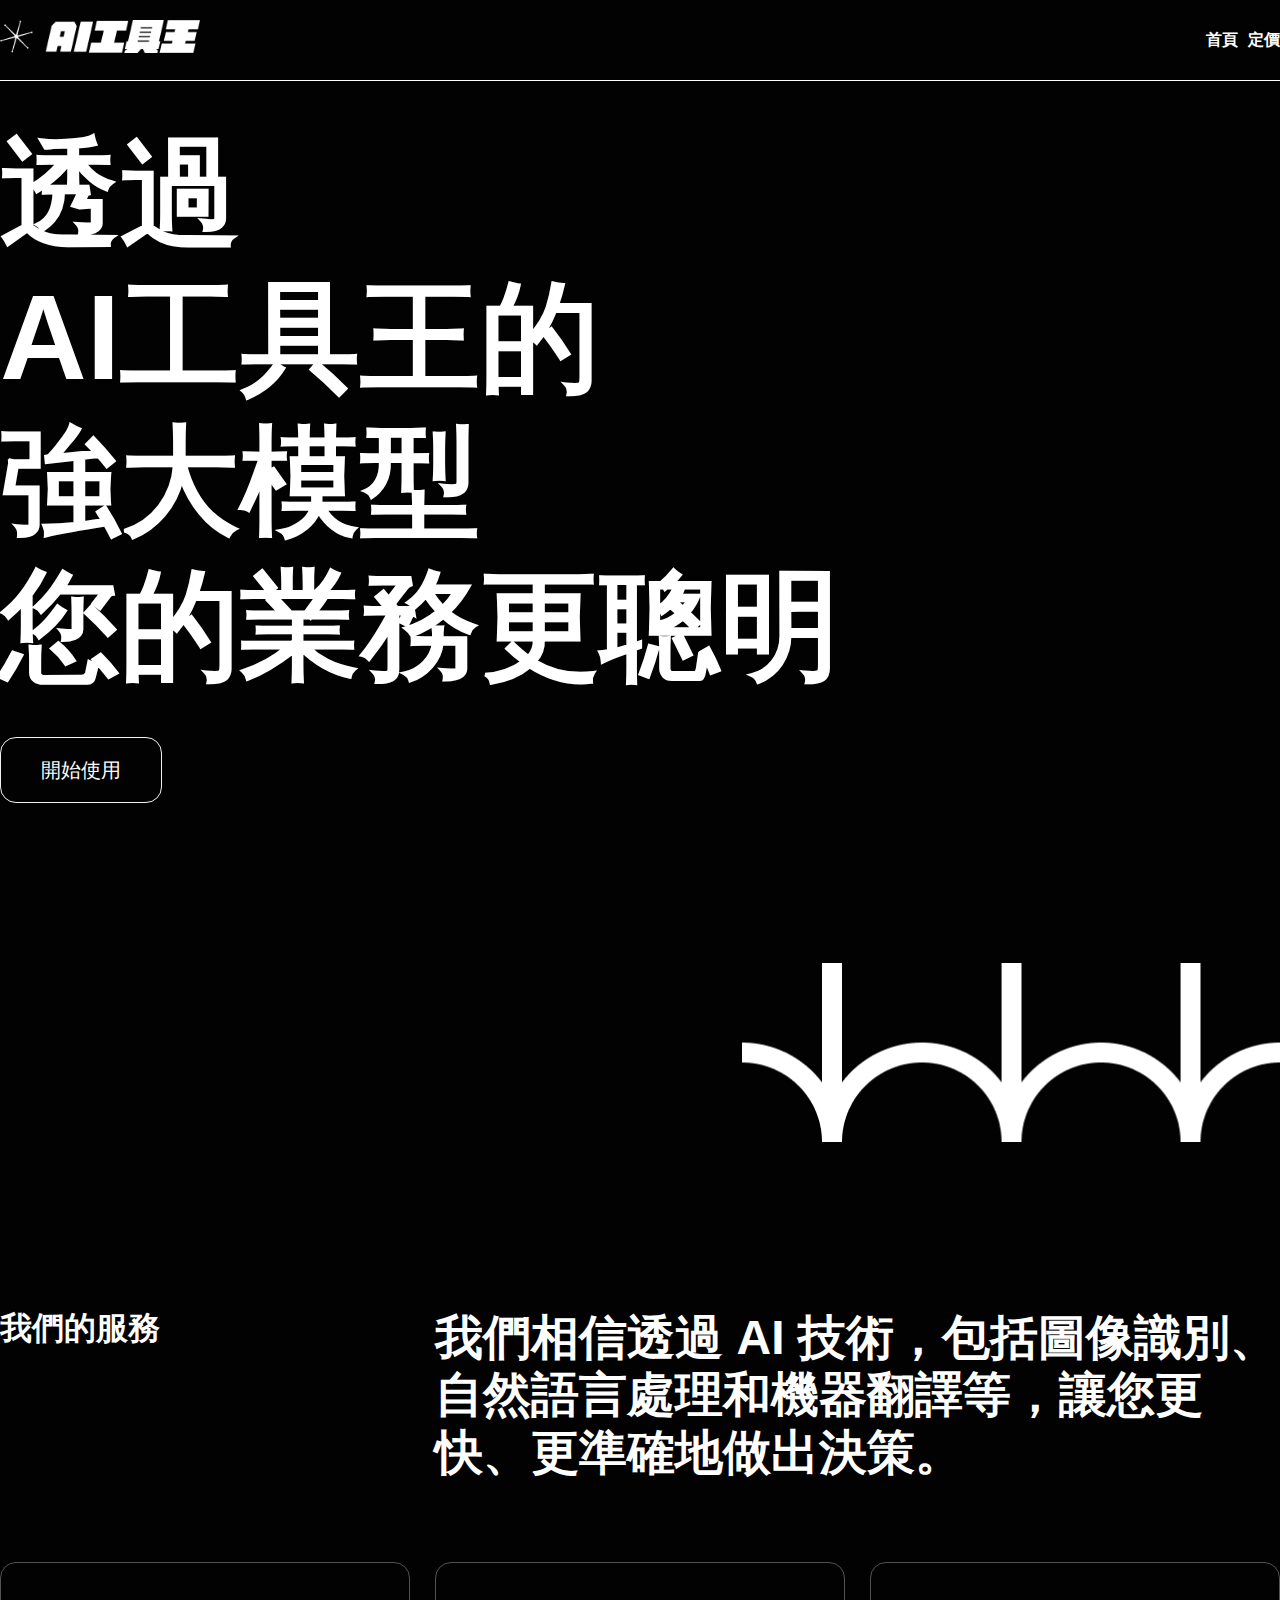
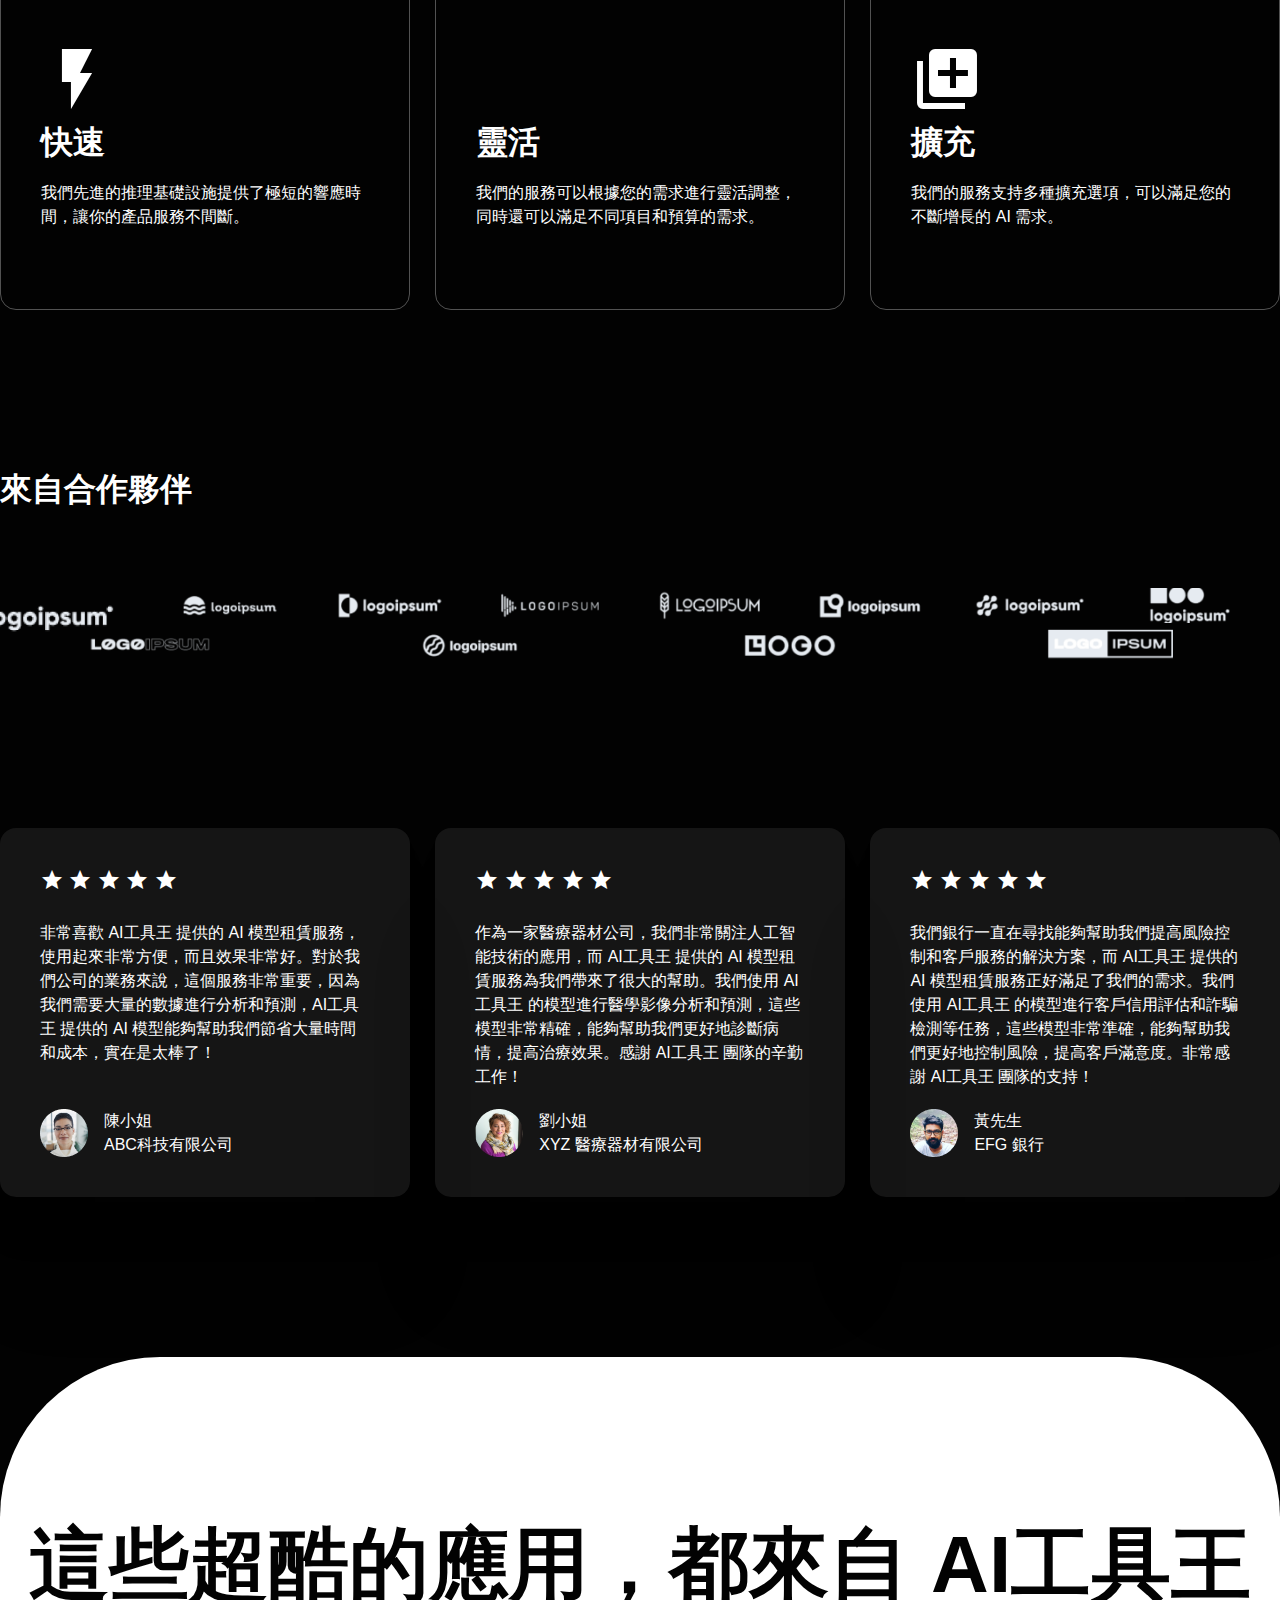
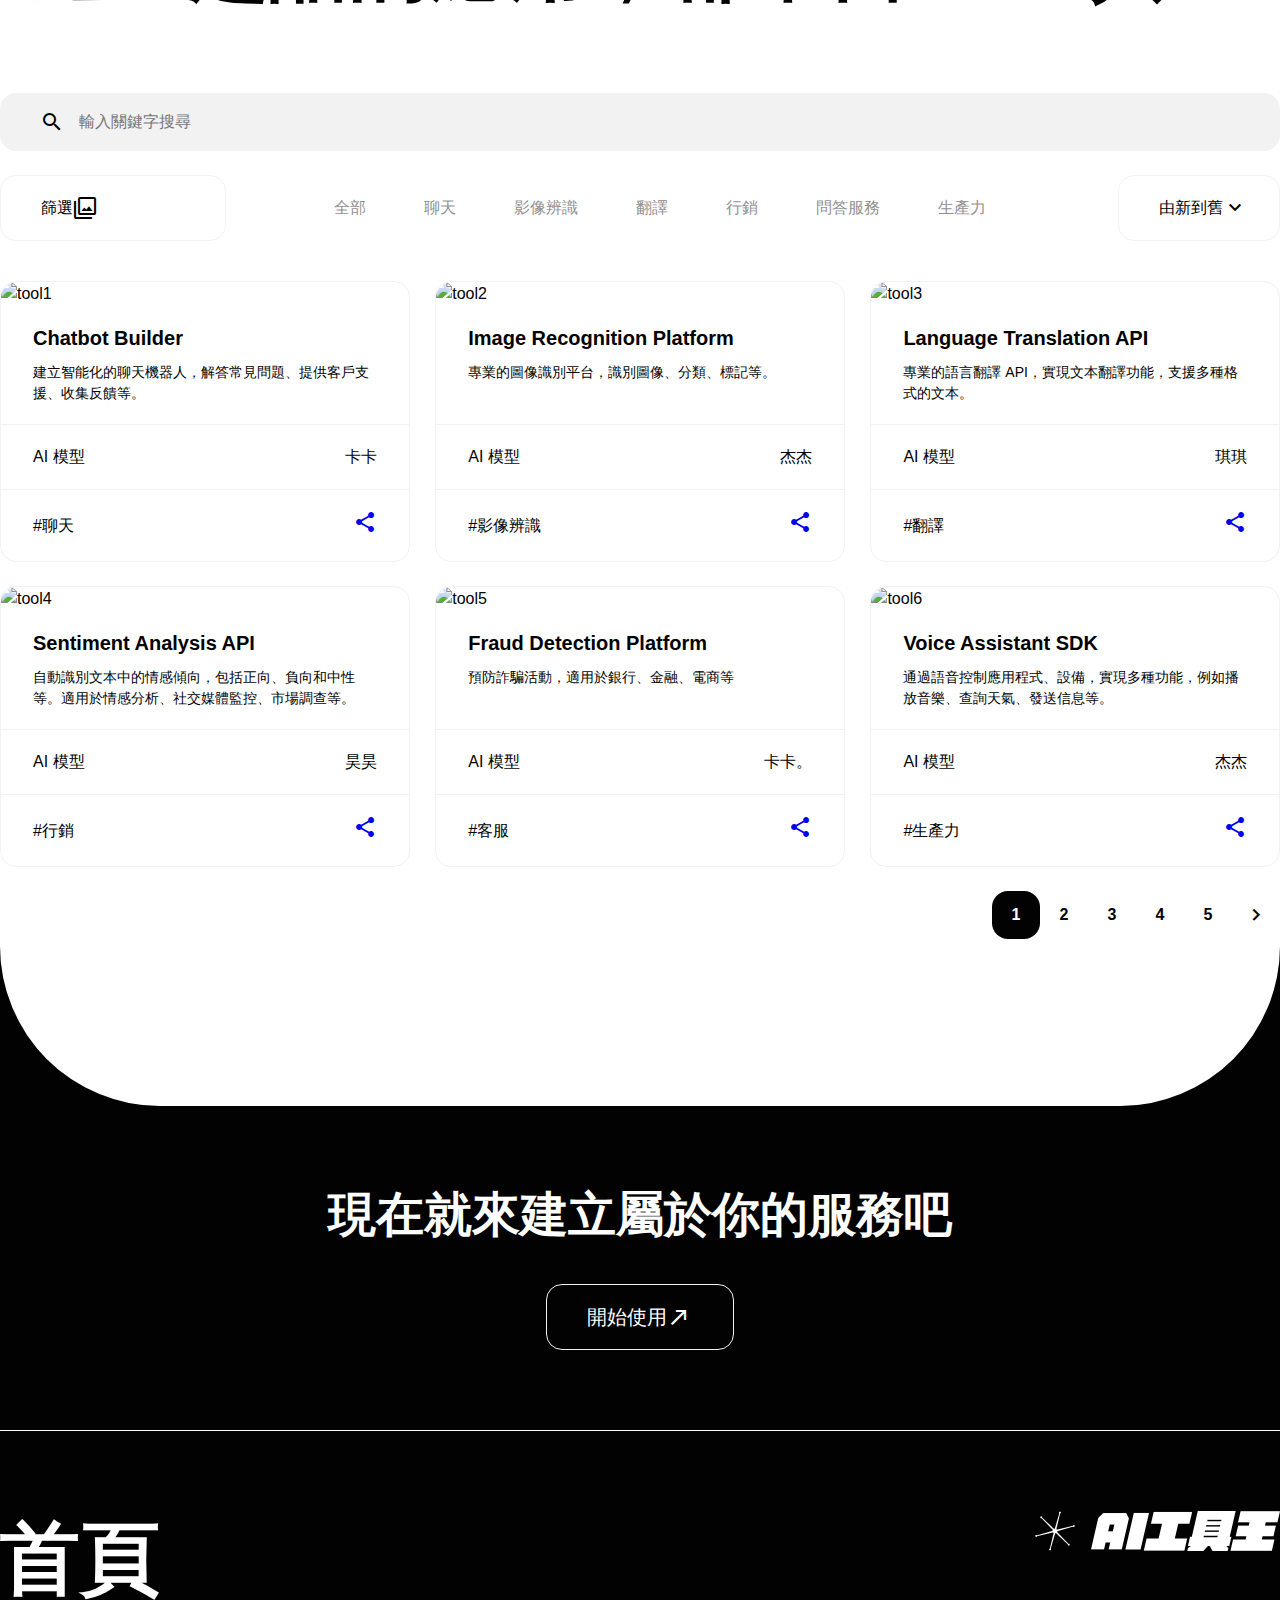
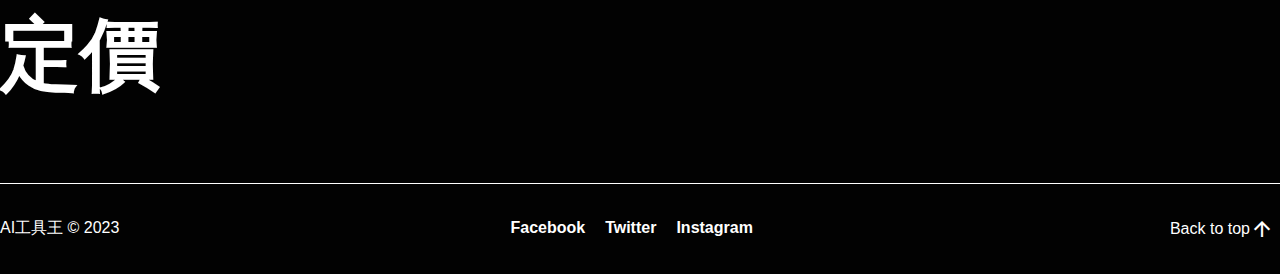
==== commit 06967538: "tools js 分出" ====
--- a/index.html
+++ b/index.html
@@ -151,20 +151,20 @@
       <h3 class="tools-title">這些超酷的應用，都來自 AI工具王</h3>
       <div class="tools-input">
         <span class="material-icons searchicon">search</span>
-        <input type="text" placeholder="輸入關鍵字搜尋">
+        <input type="text" id="search" placeholder="輸入關鍵字搜尋">
       </div>
       <div class="tools-filters">
         <button id="filterbtn" class="btn">篩選
           <span class="material-icons">filter_alt</span>
         </button>
 
-        <ul class="filterkinds">
+        <ul class="filterkinds" id="filterbtns">
           <li  id="key0"><button class="btn2">全部</button></li>
           <li  id="key1"><button class="btn2">聊天</button></li>
           <li  id="key2"><button class="btn2">影像辨識</button></li>
           <li  id="key3"><button class="btn2">翻譯</button></li>
           <li  id="key4"><button class="btn2">行銷</button></li>
-          <li  id="key5"><button class="btn2">客服</button></li>
+          <li  id="key5"><button class="btn2">問答服務</button></li>
           <li  id="key6"><button class="btn2">生產力</button></li>
         </ul>
         <button id="filtersort" class="btn">由新到舊
@@ -326,6 +326,7 @@
 
   <script src="https://code.jquery.com/jquery-3.6.4.min.js"></script>
   <script src="https://cdnjs.cloudflare.com/ajax/libs/axios/1.4.0/axios.min.js"></script>
+  <script src="tools.js"></script>
   <script src="all.js"></script>
 </body>
 
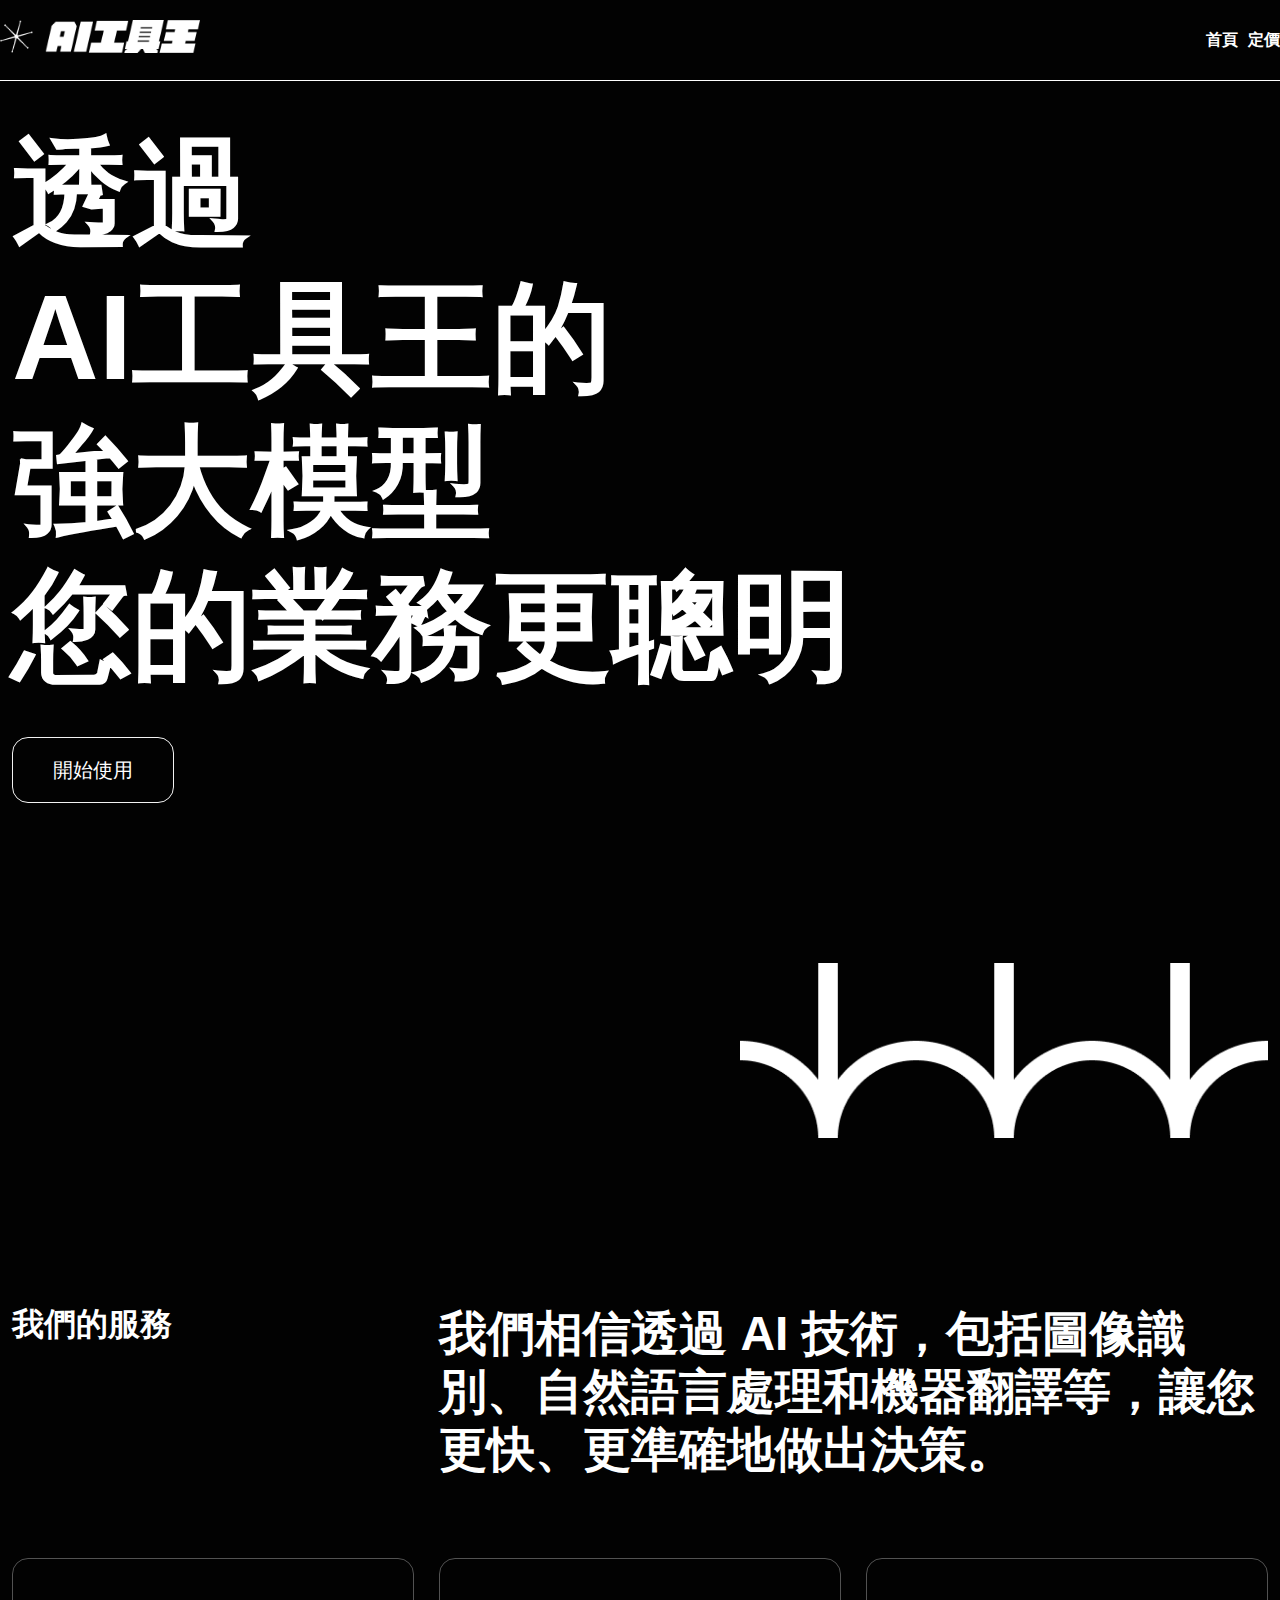
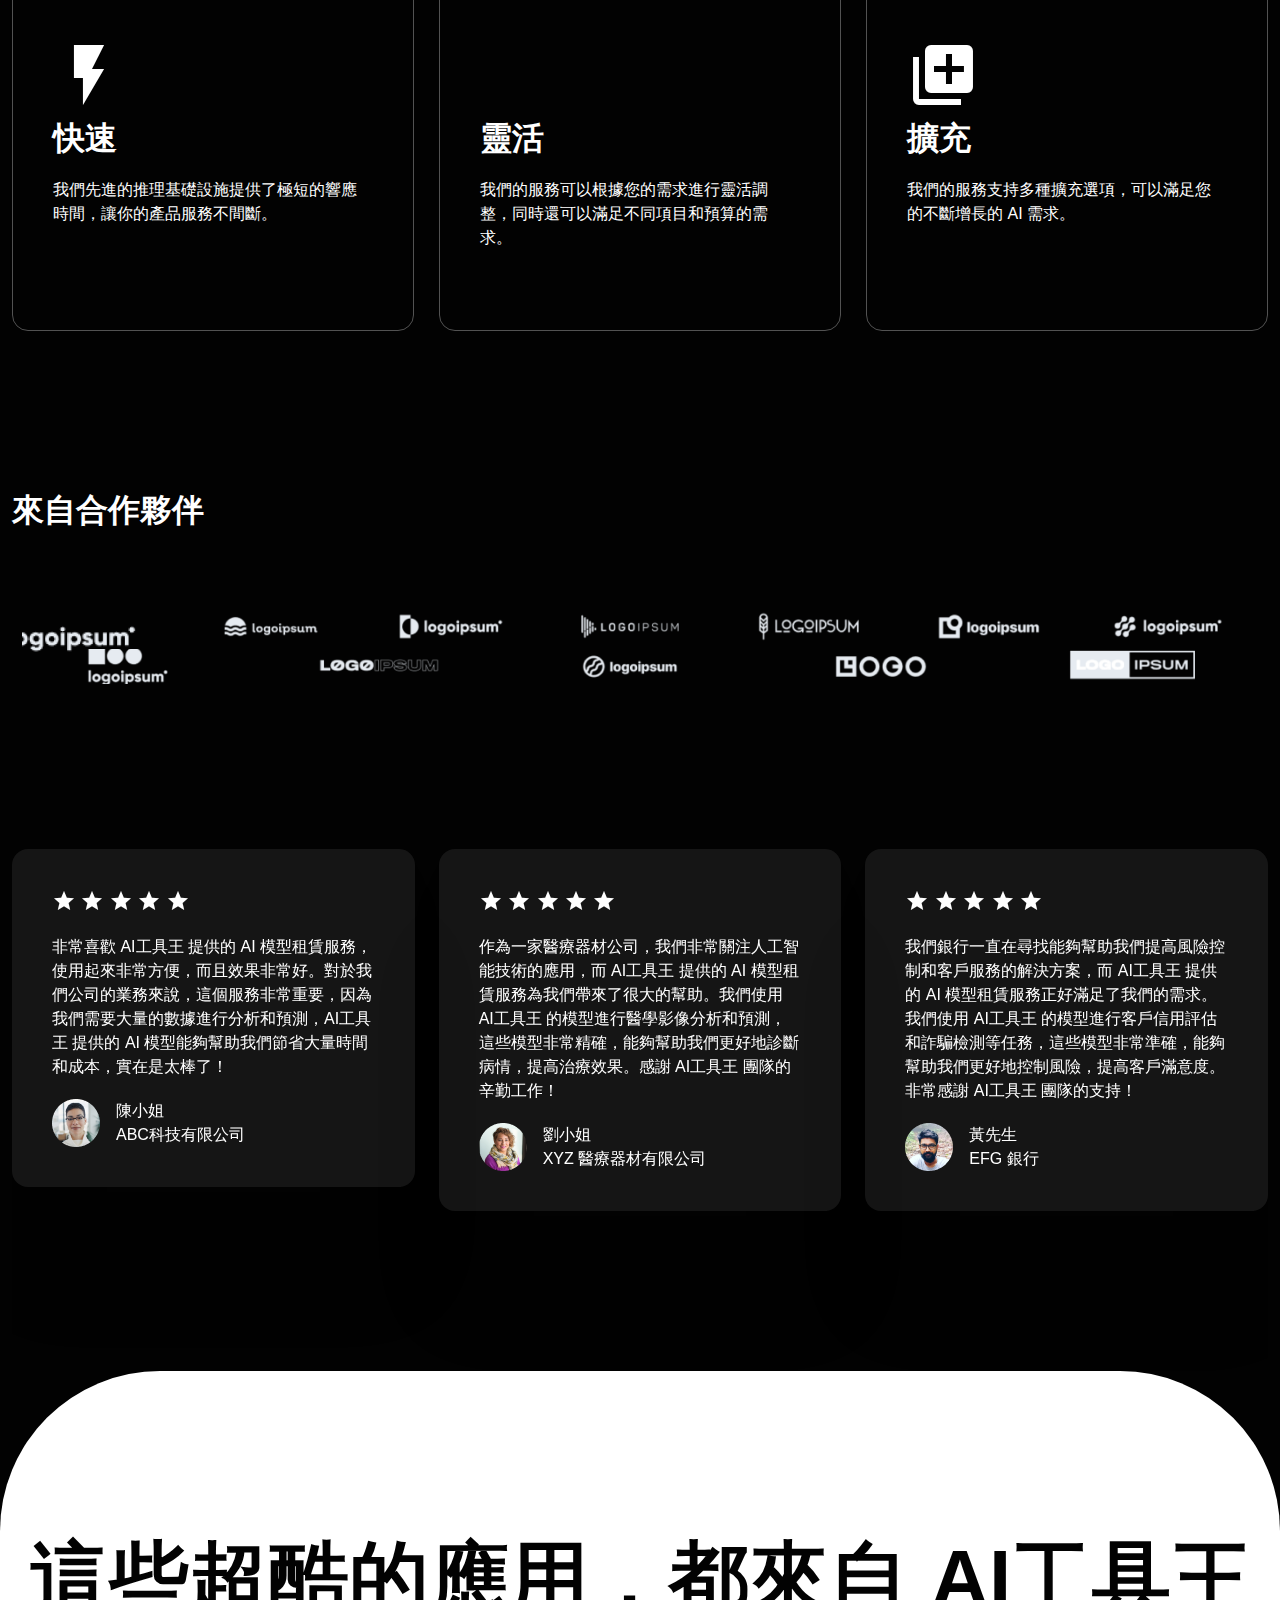
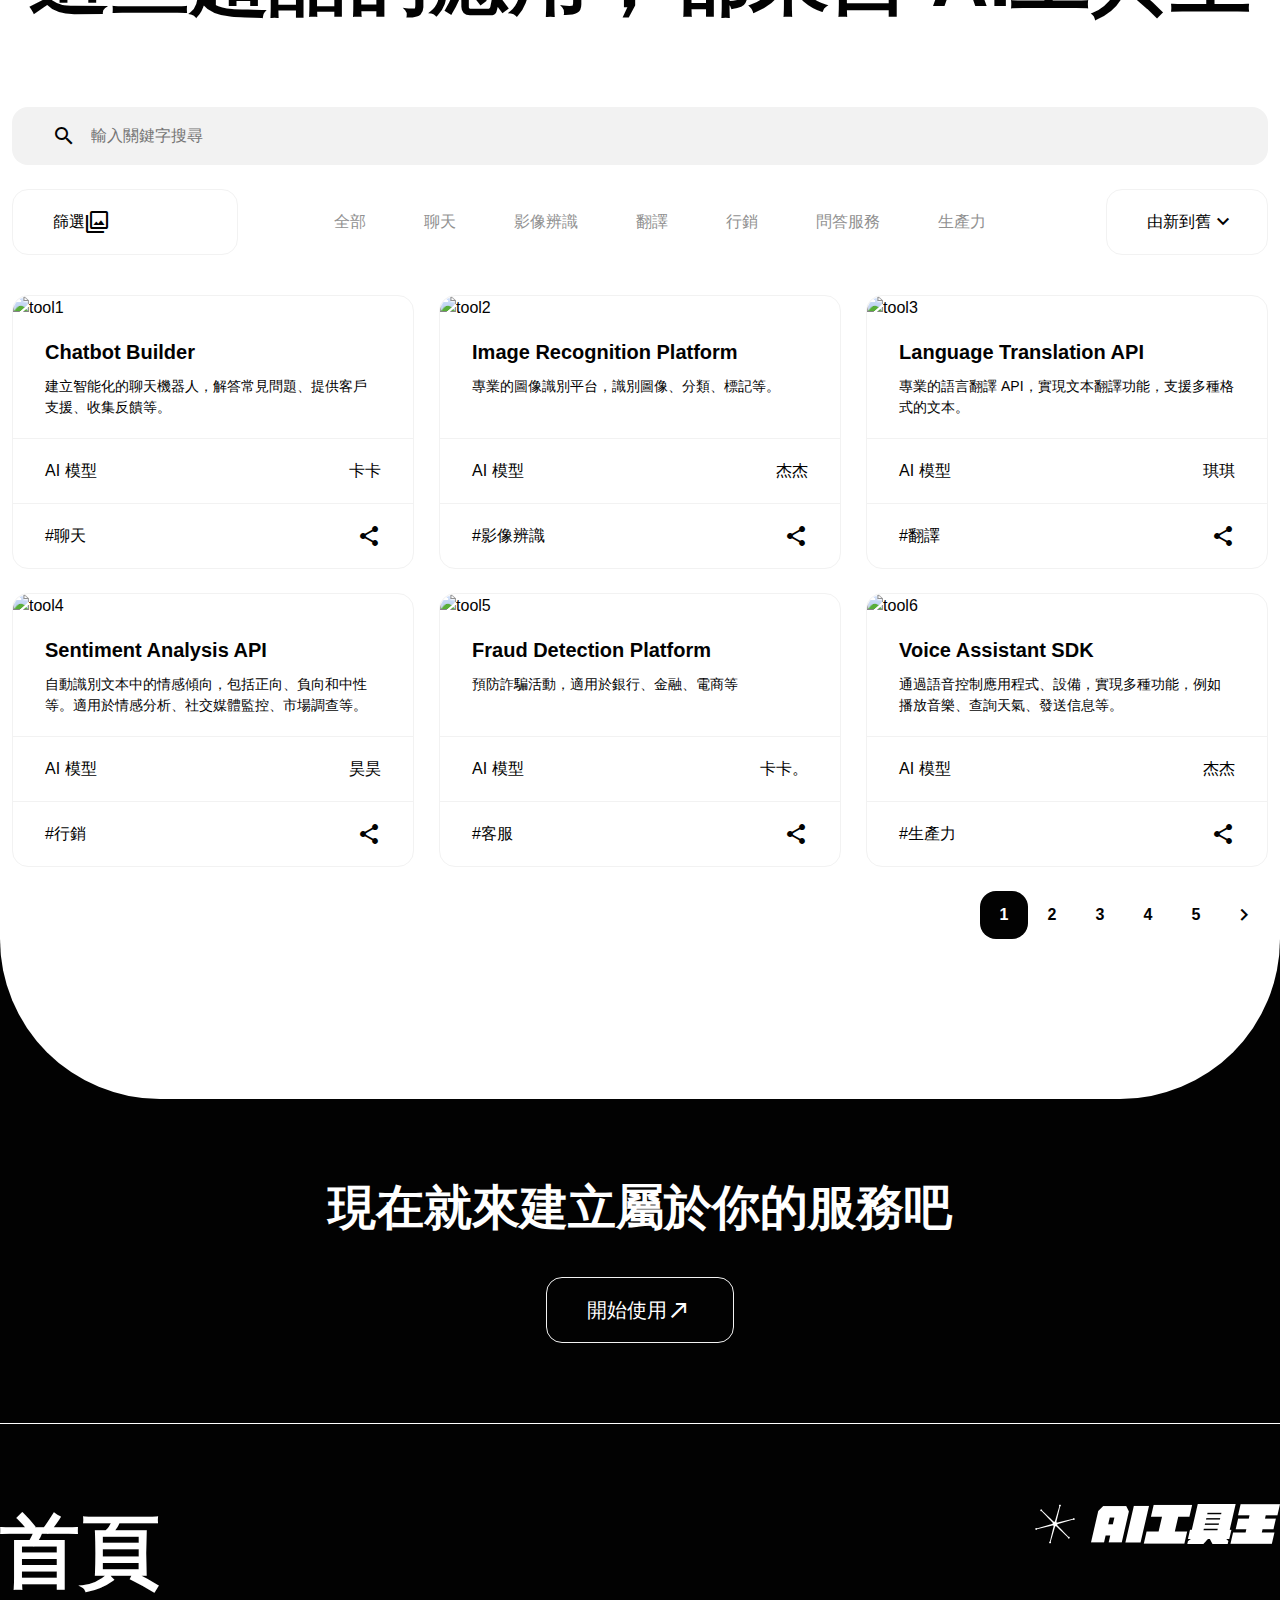
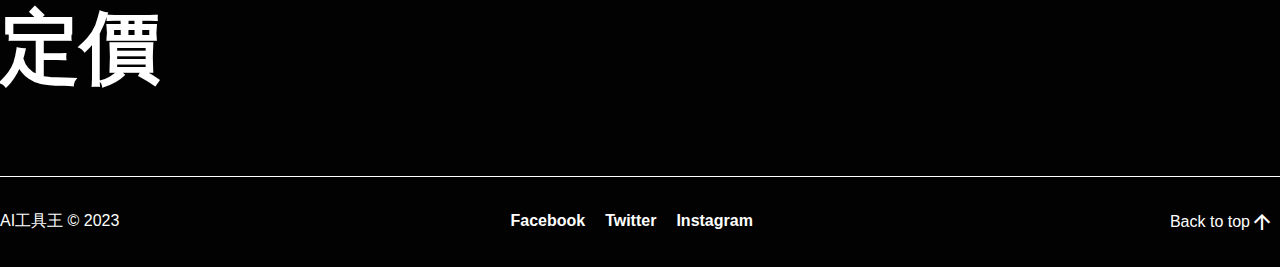
==== commit dc911c77: "recommendList swiper.js 輪播" ====
--- a/index.html
+++ b/index.html
@@ -8,6 +8,7 @@
   <title>AI 工具王 - 產品優勢卡片設計</title>
   <link rel="stylesheet" href="SCSS/all.css">
   <link rel="stylesheet" href="https://fonts.googleapis.com/icon?family=Material+Icons">
+  <link rel="stylesheet" href="https://cdn.jsdelivr.net/npm/swiper@9/swiper-bundle.min.css"/>
 </head>
 
 <body>
@@ -87,9 +88,14 @@
     </ul>
   </div>
 
-  <div class="recommend container">
-    <ul class="recommendList">
-      <li class="recommendListCard">
+<div class="recommend container">
+<!-- Slider main container -->
+<div class="swiper">
+  <!-- Additional required wrapper -->
+  <div class="swiper-wrapper recommendList">
+    <!-- Slides -->
+    <div class="swiper-slide">
+      <div class="recommendListCard">
         <div class="recommand-icon">
           <span class="material-icons">star</span>
           <span class="material-icons">star</span>
@@ -106,8 +112,10 @@
             <p>ABC科技有限公司</p>
           </div>
         </div>
-      </li>
-      <li class="recommendListCard">
+      </div>
+    </div>
+    <div class="swiper-slide">
+      <div class="recommendListCard">
         <div class="recommand-icon">
           <span class="material-icons">star</span>
           <span class="material-icons">star</span>
@@ -124,8 +132,10 @@
             <p>XYZ 醫療器材有限公司</p>
           </div>
         </div>
-      </li>
-      <li class="recommendListCard">
+      </div>
+    </div>
+    <div class="swiper-slide">
+      <div class="recommendListCard">
         <div class="recommand-icon">
           <span class="material-icons">star</span>
           <span class="material-icons">star</span>
@@ -142,9 +152,22 @@
             <p>EFG 銀行</p>
           </div>
         </div>
-      </li>
-    </ul>
-  </div>
+      </div>
+    </div>
+    
+  </div>
+  <!-- If we need pagination -->
+  <div class="swiper-pagination"></div>
+
+  <!-- If we need navigation buttons 
+  <div class="swiper-button-prev"></div>
+  <div class="swiper-button-next"></div>
+  -->
+  <!-- If we need scrollbar -->
+  <div class="swiper-scrollbar"></div>
+  </div>
+
+</div>
 
   <div class="tools">
     <div class="container">
@@ -324,6 +347,7 @@
     </button>
   </div>
 
+  <script src="https://cdn.jsdelivr.net/npm/swiper@9/swiper-bundle.min.js"></script>
   <script src="https://code.jquery.com/jquery-3.6.4.min.js"></script>
   <script src="https://cdnjs.cloudflare.com/ajax/libs/axios/1.4.0/axios.min.js"></script>
   <script src="tools.js"></script>
--- a/SCSS/all.css
+++ b/SCSS/all.css
@@ -162,7 +162,8 @@
 }
 
 .container {
-  max-width: 1296px;
+  padding: 0 12px;
+  max-width: 1320px;
   margin: 0 auto;
 }
 
@@ -239,6 +240,44 @@
   cursor: pointer;
 }
 
+a {
+  text-decoration: none;
+  display: block;
+  color: inherit;
+}
+
+.material-icons {
+  vertical-align: bottom;
+}
+
+.fs-normal {
+  font-size: 16px;
+}
+
+.mb-8 {
+  margin-bottom: 8px;
+}
+
+.mb-16 {
+  margin-bottom: 16px;
+}
+
+.ml-12 {
+  margin-left: 12px;
+}
+
+.ml-20 {
+  margin-left: 20px;
+}
+
+.mt-8 {
+  margin-top: 8px;
+}
+
+.d-flex {
+  display: flex;
+}
+
 .header {
   display: flex;
   justify-content: space-between;
@@ -340,13 +379,10 @@
 }
 
 .recommendList {
-  display: flex;
-  justify-content: space-between;
   margin-bottom: 160px;
 }
 
 .recommendListCard {
-  width: 32%;
   display: flex;
   flex-direction: column;
   align-items: flex-start;
@@ -670,20 +706,27 @@
 }
 .questions .questionList {
   width: 66%;
-  display: flex;
-  flex-direction: column;
-}
-.questions .questionList .QA {
-  display: flex;
-  flex-direction: row;
-  align-items: center;
+  /* 常見問題區塊 */
+}
+.questions .questionList .d-none {
+  display: none;
+}
+.questions .questionList .d-block {
+  display: block;
+}
+.questions .questionList .qa-item {
   padding: 20px 40px;
   border: 1px solid #525252;
   border-radius: 16px;
-  margin-bottom: 16px;
-}
-.questions .questionList .QA P {
-  padding-left: 15px;
+}
+.questions .questionList .qa-item.active {
+  border: 1px solid #ffffff;
+}
+.questions .questionList .qa-item:hover {
+  border-color: #ffffff;
+}
+.questions .questionList .collapse-content p.show {
+  display: block;
 }
 
 .navbar-collapse {
@@ -739,7 +782,6 @@
   }
   .recommendList {
     margin: 0px 12px;
-    flex-direction: column;
   }
   .recommendListCard {
     width: 100%;
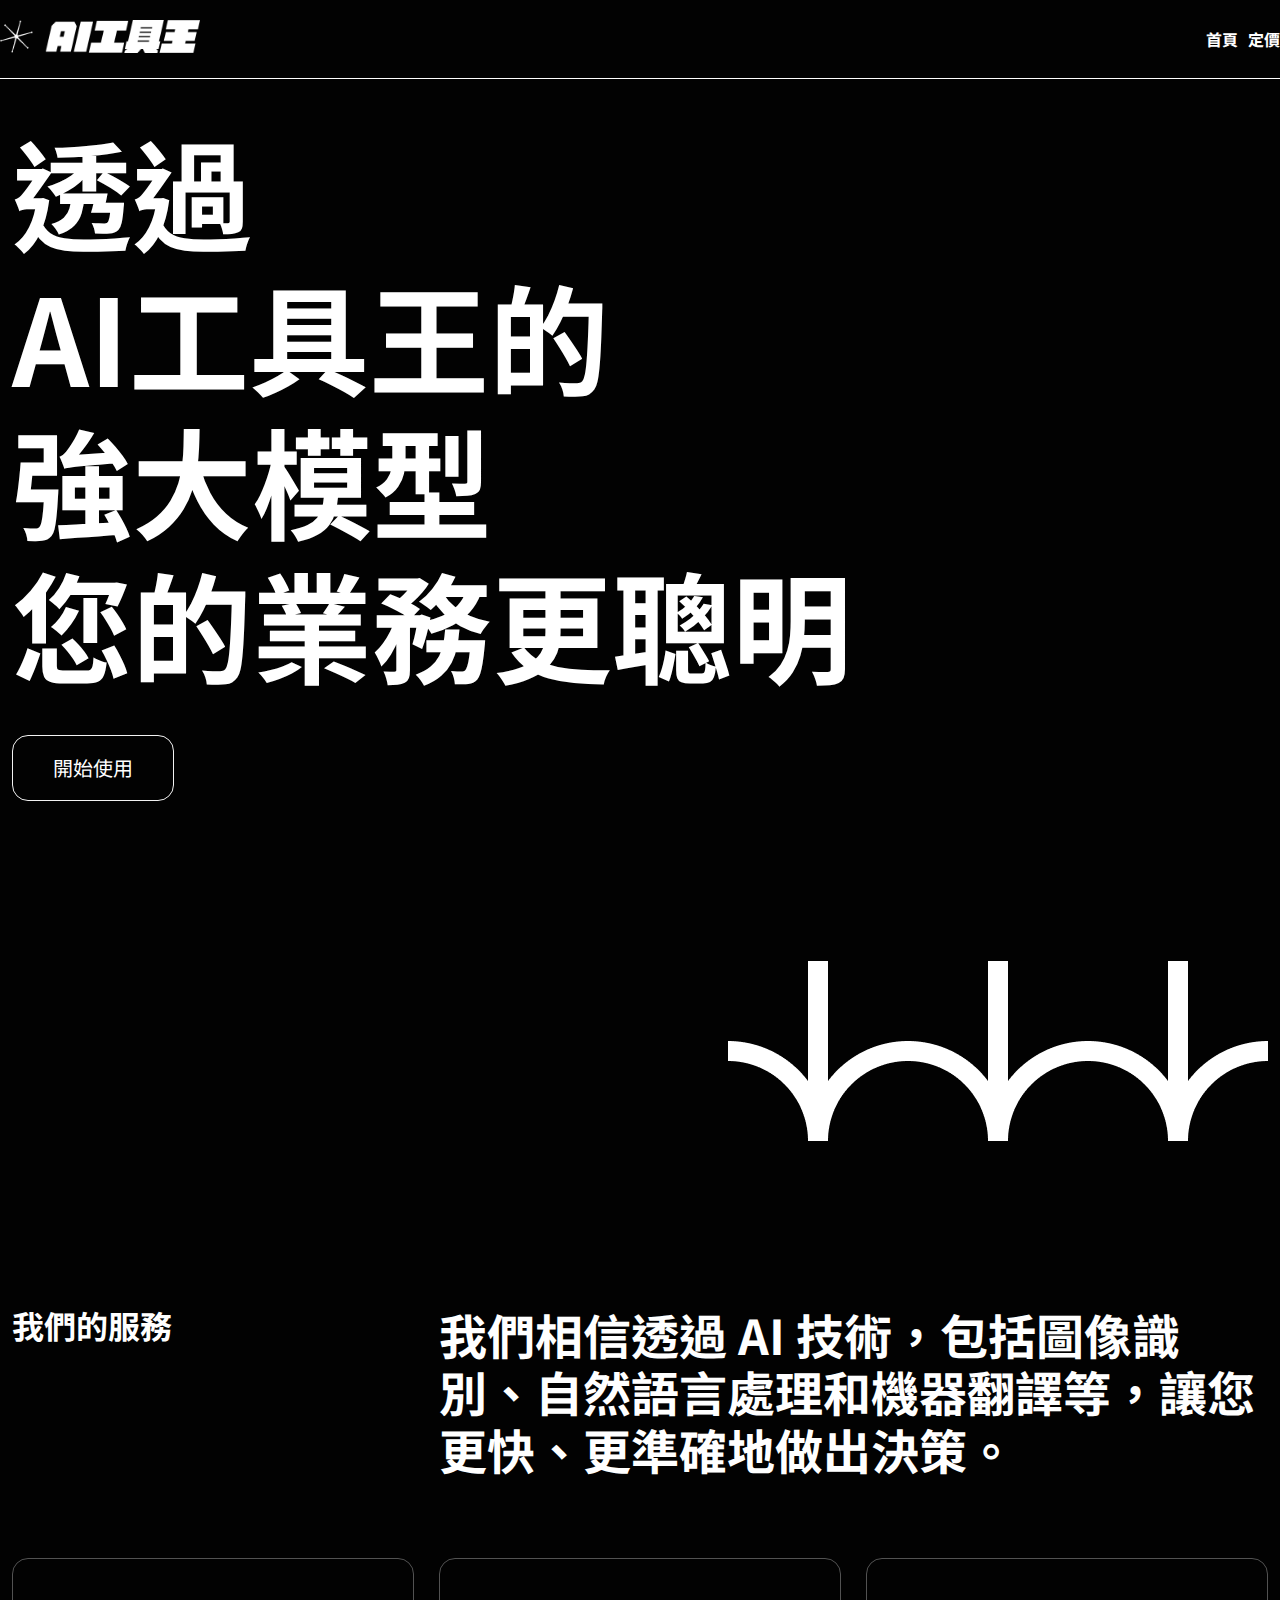
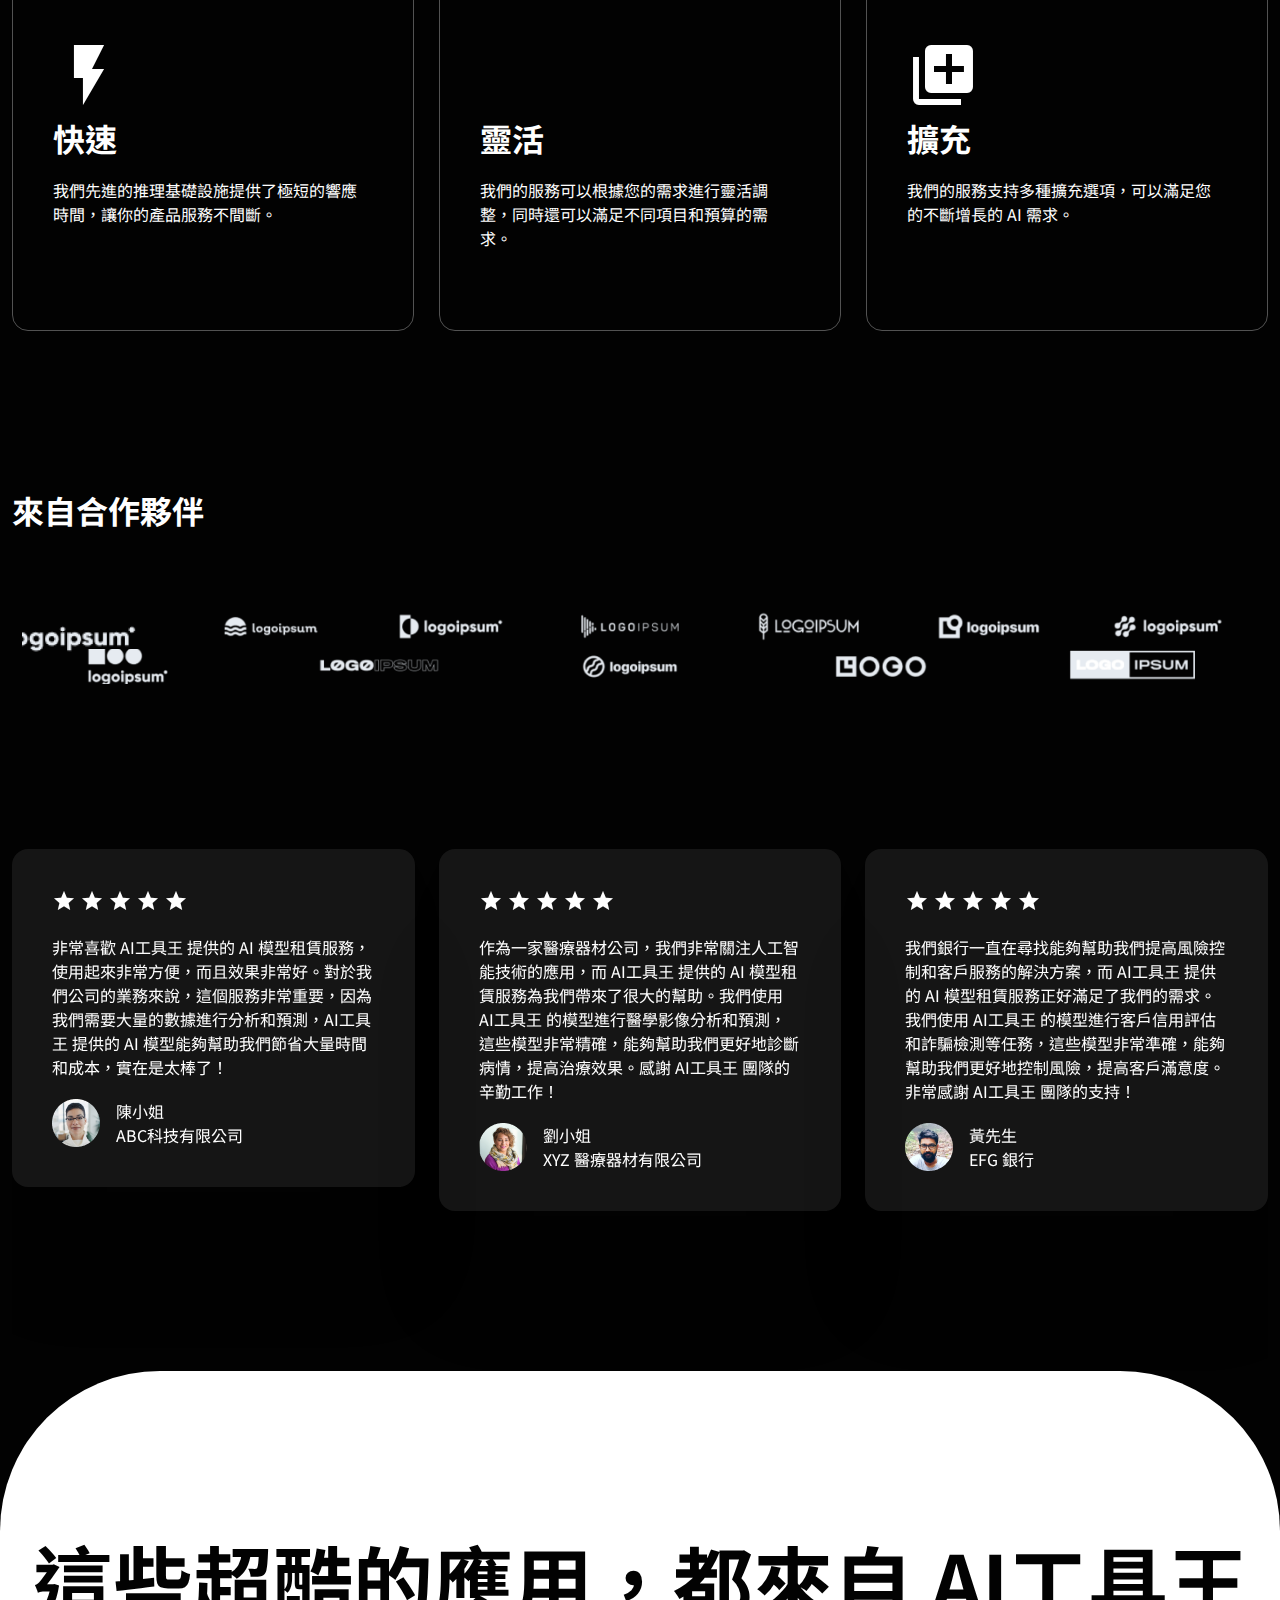
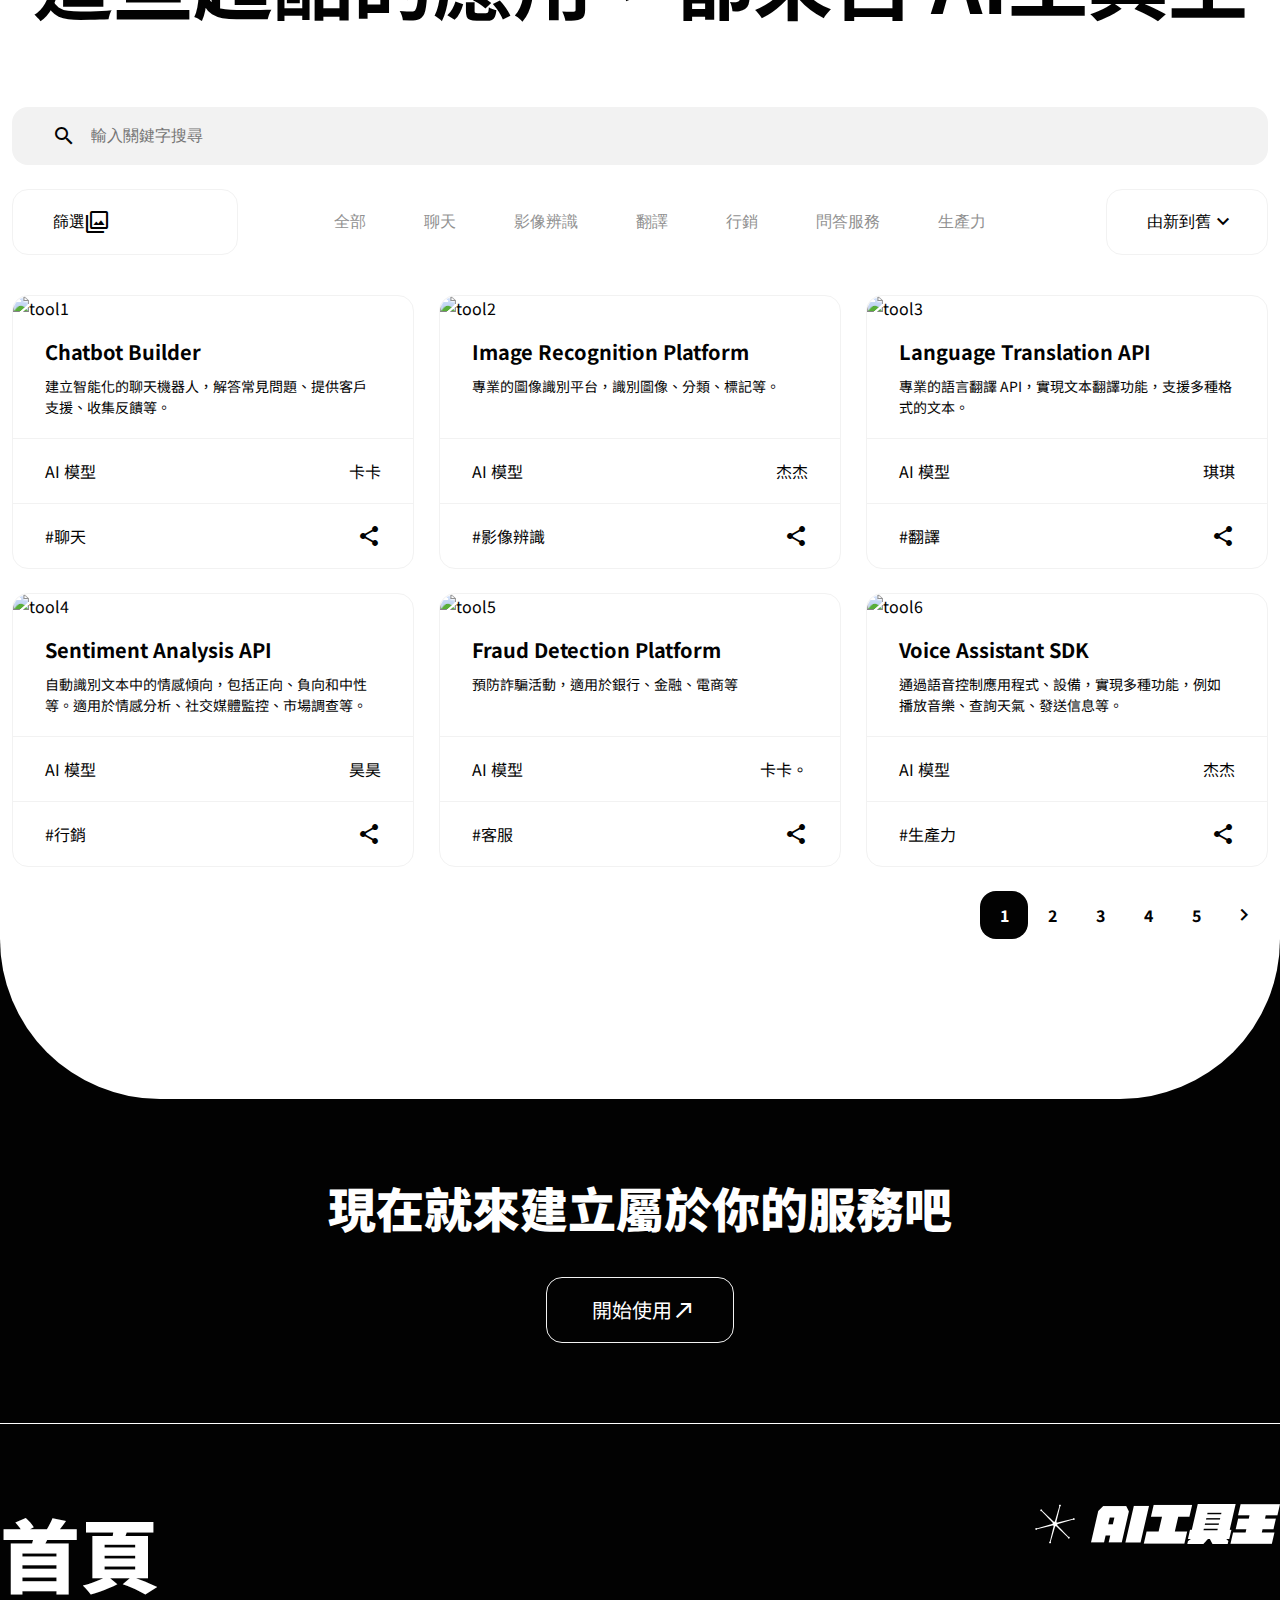
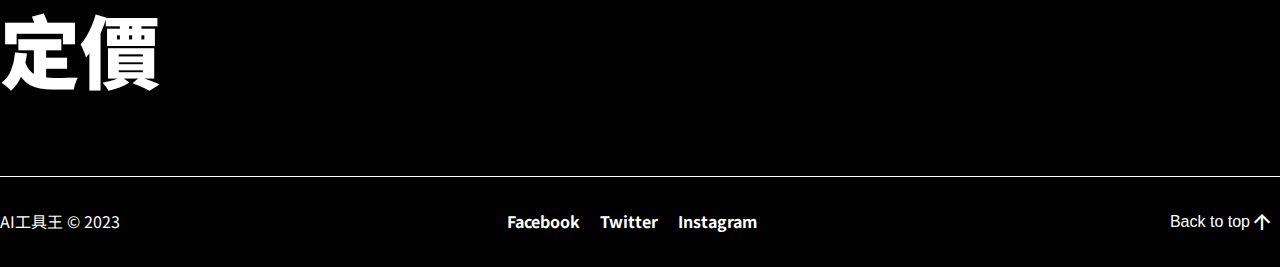
==== commit 83cb0d14: "小調整" ====
--- a/index.html
+++ b/index.html
@@ -9,6 +9,7 @@
   <link rel="stylesheet" href="SCSS/all.css">
   <link rel="stylesheet" href="https://fonts.googleapis.com/icon?family=Material+Icons">
   <link rel="stylesheet" href="https://cdn.jsdelivr.net/npm/swiper@9/swiper-bundle.min.css"/>
+  <link rel="stylesheet" href="https://fonts.googleapis.com/css2?family=Noto+Sans+TC:wght@400;700;900&display=swap">
 </head>
 
 <body>
@@ -31,10 +32,11 @@
     <a class="startbtn" href="#">開始使用</a>
 
     <div class="bannerAnimation">
-      <a href="#"><img src="pic/deco.png" alt="deco.png"></a>
-      <a href="#"><img src="pic/deco.png" alt="deco.png"></a>
-      <a href="#"><img src="pic/deco.png" alt="deco.png"></a>
-    </div>
+      <a href="#"><img class="animation1" src="pic/deco.png" alt="deco.png"></a>
+      <a href="#"><img class="animation2" src="pic/deco.png" alt="deco.png"></a>
+      <a href="#"><img class="animation3" src="pic/deco.png" alt="deco.png"></a>
+    </div>
+ 
   </div>
 
   <div class="service container">
--- a/SCSS/all.css
+++ b/SCSS/all.css
@@ -193,7 +193,7 @@
 
 .startbtn {
   color: #ffffff;
-  display: flex;
+  display: inline-block;
   flex-direction: row;
   align-items: center;
   text-align: center;
@@ -307,10 +307,6 @@
   display: none;
 }
 
-.banner {
-  display: flex;
-  flex-direction: column;
-}
 .banner .bannerTitle {
   width: 74%;
   margin-bottom: 40px;
@@ -318,9 +314,31 @@
 
 .bannerAnimation {
   display: flex;
-  align-self: end;
-  width: 42%;
+  justify-content: flex-end;
   margin: 160px 0px 160px 0px;
+}
+
+@keyframes movingTop {
+  33% {
+    transform: translateY(0%);
+  }
+  50% {
+    transform: translateY(0%);
+  }
+  100% {
+    transform: translateY(-120%);
+  }
+}
+.animation1 {
+  animation: 5s ease-in-out infinite 1s movingTop;
+}
+
+.animation2 {
+  animation: 5s ease-in-out infinite 1.5s movingTop;
+}
+
+.animation3 {
+  animation: 5s ease-in-out infinite 2s movingTop;
 }
 
 .serviceTitle {
@@ -765,6 +783,9 @@
     align-self: center;
     width: 100%;
   }
+  .partenerlogo {
+    overflow-x: auto;
+  }
   .serviceTitle {
     flex-direction: column;
     margin-bottom: 48px;
@@ -779,12 +800,6 @@
   .serviceListCard {
     width: 100%;
     margin-bottom: 12px;
-  }
-  .recommendList {
-    margin: 0px 12px;
-  }
-  .recommendListCard {
-    width: 100%;
   }
   .tools {
     border-radius: 20px;
